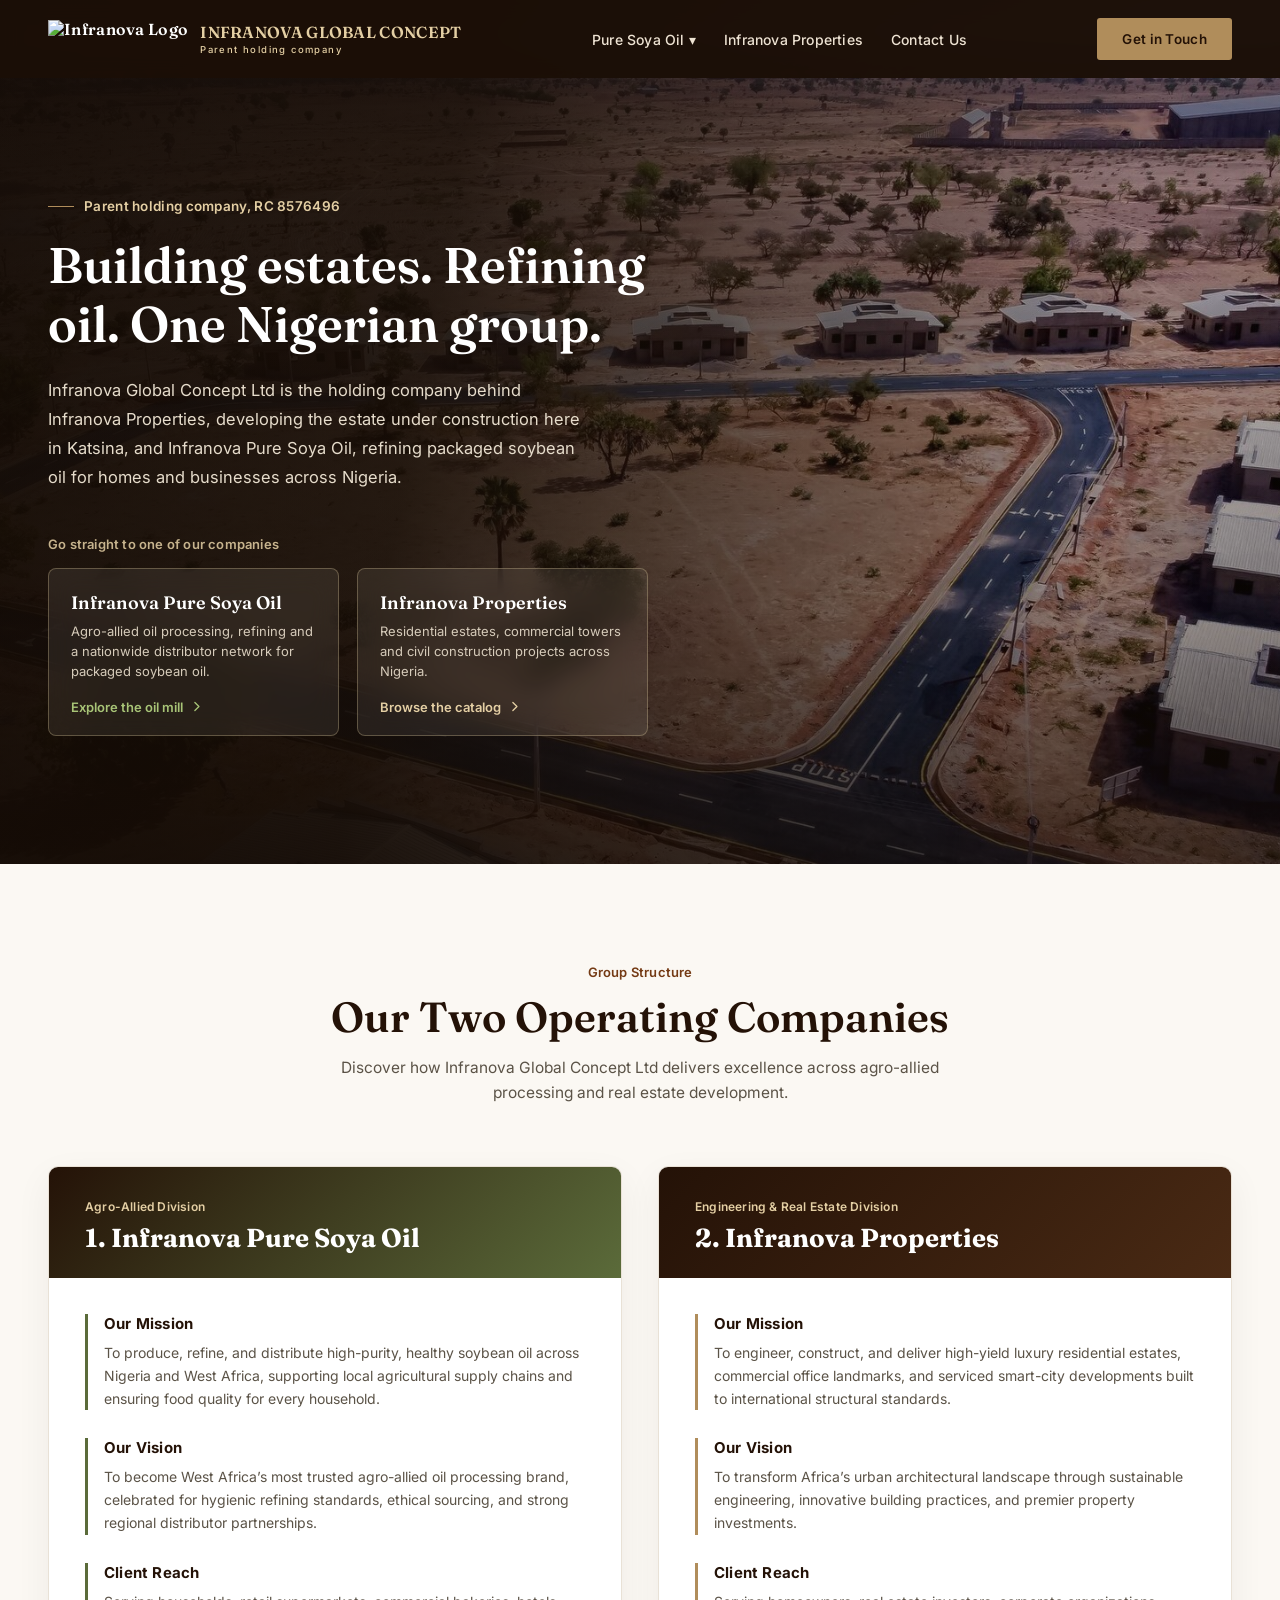
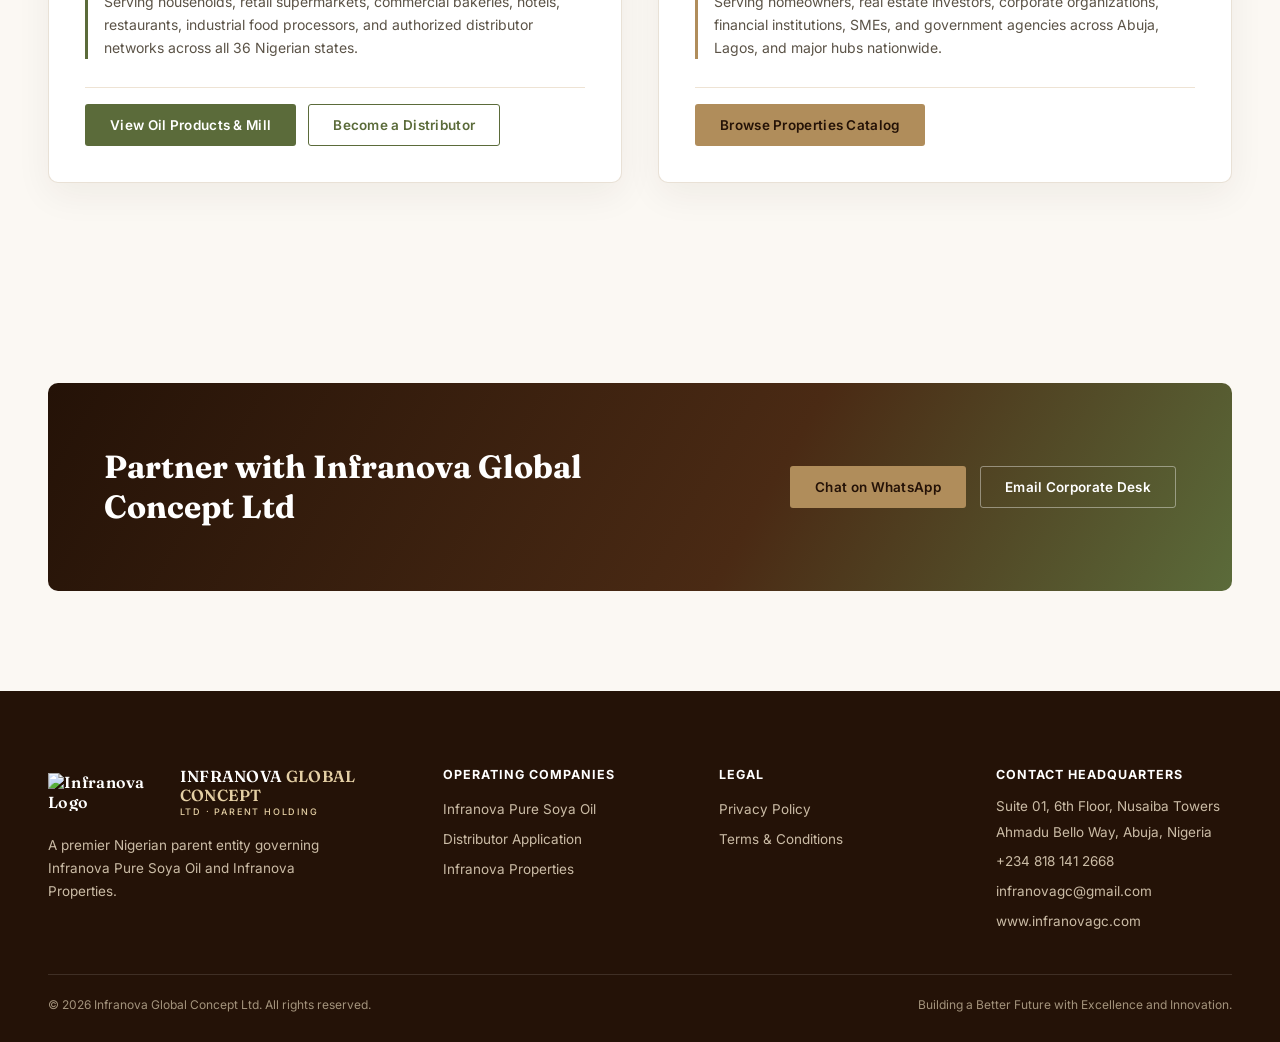
==== frontend/public/index.html @ 6f66491e "Redesign landing page hero: real site photo, left-anchored copy, cleaned-up labels and colors" ====
<!DOCTYPE html>
<html lang="en">
<head>
<meta charset="UTF-8">
<meta name="viewport" content="width=device-width, initial-scale=1.0">
<title>Infranova Global Concept Ltd — Parent Holding Entity</title>
<meta name="description" content="Welcome to Infranova Global Concept Ltd, the parent holding entity governing Infranova Pure Soya Oil (Agro-Allied Processing) and Infranova Properties (Engineering & Real Estate).">
<link rel="preconnect" href="https://fonts.googleapis.com">
<link href="https://fonts.googleapis.com/css2?family=Fraunces:opsz,wght@9..144,300;9..144,500;9..144,600;9..144,700&family=Inter:wght@400;500;600;700&display=swap" rel="stylesheet">
<link rel="stylesheet" href="css/common.css">
<style>
  :root{
    --brown-deep:#241207;
    --brown:#743A14;
    --gold:#B08D5B;
    --gold-soft:#E4CFA4;
    --olive:#5B6B3A;
    --cream:#FBF8F3;
    --charcoal:#26201A;
    --line: rgba(176,141,91,0.3);
  }
  *{box-sizing:border-box; margin:0; padding:0;}
  html{scroll-behavior:smooth;}
  body{ background:var(--cream); color:var(--charcoal); font-family:'Inter', sans-serif; overflow-x:hidden; }
  h1,h2,h3,h4,.display{font-family:'Fraunces', serif;}
  a{text-decoration:none; color:inherit;}

  #progress{ position:fixed; top:0; left:0; height:3px; width:0%; background:linear-gradient(90deg, var(--gold), var(--brown)); z-index:999; transition:width .1s linear; }

  nav{ position:fixed; top:0; left:0; right:0; z-index:900; display:flex; align-items:center; justify-content:space-between; padding:18px 48px; transition:background .35s ease, padding .35s ease; background:rgba(28,15,7,0.96); backdrop-filter:blur(10px); }
  .logo{ display:flex; align-items:center; gap:12px; font-family:'Fraunces',serif; font-size:16px; font-weight:600; color:#fff; letter-spacing:.3px; line-height:1.2;}
  .logo span{ color:var(--gold-soft); }
  .logo .full{display:block;} .logo .sub{display:block; font-size:9.5px; letter-spacing:1.4px; color:var(--gold-soft); font-family:'Inter',sans-serif; font-weight:500; margin-top:2px;}
  .navlinks{ display:flex; gap:28px; align-items:center; }
  .navlinks a{ color:#eee3d3; font-size:14px; font-weight:500; letter-spacing:.2px; }
  .navlinks a:hover{ color:var(--gold-soft); }
  
  .dropdown { position: relative; display: inline-block; }
  .dropdown-content { display: none; position: absolute; top: 100%; left: 0; background: rgba(46,26,13,0.98); min-width: 200px; box-shadow: 0 10px 30px rgba(0,0,0,0.3); border-radius: 4px; padding: 10px 0; z-index: 1000; border: 1px solid var(--gold); }
  .dropdown-content a { color: #eee3d3; padding: 10px 18px; display: block; font-size: 13px; }
  .dropdown-content a:hover { background: rgba(169,137,93,0.2); color: var(--gold-soft); }
  .dropdown:hover .dropdown-content { display: block; }

  .navcta{ display:flex; gap:12px; align-items:center;}
  .btn{ display:inline-flex; align-items:center; gap:8px; padding:12px 24px; border-radius:3px; font-size:13.5px; font-weight:600; letter-spacing:.3px; cursor:pointer; border:1px solid transparent; transition:all .25s ease; white-space:nowrap;}
  .btn-gold{ background:var(--gold); color:var(--brown-deep); }
  .btn-gold:hover{ background:var(--gold-soft); transform:translateY(-1px);}
  .btn-olive{ background:var(--olive); color:#fff; }
  .btn-olive:hover{ background:#4a5730; transform:translateY(-1px); }
  .btn-ghost{ border-color:rgba(255,255,255,.4); color:#fff;}
  .btn-ghost:hover{ border-color:var(--gold); color:var(--gold-soft);}
  @media(max-width:960px){ .navlinks{display:none;} nav{padding:14px 20px;} }
  @media(max-width:480px){
    .logo{ font-size:13.5px; gap:9px; }
    .logo img{ height:30px !important; }
    .logo .sub{ display:none; }
    .navcta .btn{ padding:9px 16px; font-size:12.5px; }
  }

  /* HERO SECTION — real site photography, copy anchored left */
  .hero{
    position:relative;
    min-height:96vh;
    display:flex;
    align-items:center;
    overflow:hidden;
    padding:150px 48px 80px;
    background-image: url('images/hero-katsina.jpg');
    background-size: cover;
    background-position: center 62%;
  }
  .hero::before{
    content:'';
    position:absolute; inset:0;
    background:
      linear-gradient(180deg, rgba(20,11,5,.55) 0%, rgba(20,11,5,.2) 22%, rgba(20,11,5,.35) 70%, rgba(20,11,5,.75) 100%),
      linear-gradient(100deg, rgba(19,11,5,.95) 0%, rgba(22,13,6,.88) 34%, rgba(24,14,7,.42) 60%, rgba(24,14,7,.08) 82%);
    z-index:1;
  }
  .hero-container{ max-width:1280px; margin:0 auto; width:100%; position:relative; z-index:3; }
  .hero-copy{ max-width:600px; }
  .eyebrow{ color:var(--gold-soft); font-size:13.5px; letter-spacing:.3px; font-weight:600; display:flex; align-items:center; gap:10px; margin-bottom:22px; }
  .eyebrow::before{ content:''; width:26px; height:1px; background:var(--gold); }
  .hero h1{ color:#fff; font-size:clamp(32px, 4vw, 50px); line-height:1.18; font-weight:600; margin-bottom:22px; }
  .hero p.sub{ color:#e6dccb; font-size:16.5px; line-height:1.75; max-width:540px; margin:0 0 44px; }

  /* DIRECT COMPANY ENTRANCE CARDS */
  .entrance-container { max-width: 600px; }
  .entrance-title { font-size: 13px; letter-spacing: .2px; color: var(--gold-soft); font-weight: 600; margin-bottom: 16px; opacity:.85; }

  .entrance-grid { display: grid; grid-template-columns: 1fr 1fr; gap: 18px; text-align: left; }
  @media(max-width: 650px){ .entrance-grid{ grid-template-columns: 1fr; } }
  
  .entrance-card {
    background: rgba(251,248,243,0.08);
    border: 1px solid rgba(228,207,164,0.3);
    backdrop-filter: blur(14px);
    border-radius: 8px;
    padding: 22px 22px 20px;
    cursor: pointer;
    transition: border-color .25s ease, background .25s ease, transform .25s ease;
    display: flex;
    flex-direction: column;
    justify-content: space-between;
    position: relative;
  }
  .entrance-card:hover {
    border-color: var(--gold);
    background: rgba(176,141,91,0.16);
    transform: translateY(-3px);
  }
  .entrance-card.soya-card:hover {
    border-color: #A8C477;
    background: rgba(91,107,58,0.2);
  }

  .entrance-card h4 { font-size: 18px; color: #fff; margin-bottom: 7px; font-family: 'Fraunces', serif; font-weight:600; }
  .entrance-card p { font-size: 13px; color: #d6cbba; line-height: 1.55; margin-bottom: 18px; }
  .entrance-link-text { font-size: 13px; font-weight: 600; color: var(--gold-soft); display: flex; align-items: center; gap: 7px; }
  .entrance-card.soya-card .entrance-link-text { color: #A8C477; }
  .entrance-link-text svg{ width:13px; height:13px; transition: transform .25s ease; }
  .entrance-card:hover .entrance-link-text svg{ transform: translateX(3px); }

  @media(max-width: 650px){
    .hero{ padding:130px 24px 60px; background-position: center 68%; }
    .hero::before{ background: linear-gradient(180deg, rgba(19,11,5,.8) 0%, rgba(19,11,5,.62) 38%, rgba(19,11,5,.88) 100%); }
    .hero p.sub{ max-width:none; }
  }

  /* SECTION STYLING */
  section{ padding:100px 48px; max-width:1280px; margin:0 auto; }
  .section-head{ text-align:center; max-width:720px; margin:0 auto 60px; display:flex; flex-direction:column; align-items:center; justify-content:center; }
  .section-tag{ color:var(--brown); font-size:13px; letter-spacing:.2px; text-transform:none; font-weight:600; margin-bottom:12px; display:inline-block; text-align:center; }
  .section-head h2{ font-size:clamp(28px,3.5vw,42px); font-weight:600; color:var(--brown-deep); line-height:1.2; margin-bottom:14px; text-align:center; }
  .section-head p{ color:#5b5347; font-size:15.5px; line-height:1.6; text-align:center; margin:0 auto; max-width:640px; }

  /* DUAL COMPANY COMPARISON SECTION */
  .dual-company-grid { display: grid; grid-template-columns: 1fr 1fr; gap: 36px; }
  @media(max-width: 900px){ .dual-company-grid { grid-template-columns: 1fr; } }

  .company-box {
    background: #fff;
    border-radius: 10px;
    border: 1px solid rgba(169,137,93,0.25);
    box-shadow: 0 12px 36px rgba(46,26,13,0.06);
    overflow: hidden;
    display: flex;
    flex-direction: column;
  }
  .company-header {
    padding: 32px 36px 24px;
    background: linear-gradient(135deg, var(--brown-deep) 0%, #4a2a14 100%);
    color: #fff;
  }
  .company-header.soya-header { background: linear-gradient(135deg, var(--brown-deep) 0%, var(--olive) 100%); }
  .company-header span.tag { font-size: 12px; letter-spacing: .2px; color: var(--gold-soft); font-weight: 600; display: block; margin-bottom: 8px; }
  .company-header h3 { font-size: 26px; color: #fff; }

  .company-body { padding: 36px; flex: 1; display: flex; flex-direction: column; gap: 28px; }

  .spec-block { border-left: 3px solid var(--gold); padding-left: 16px; }
  .spec-block.olive-accent { border-left-color: var(--olive); }
  .spec-block h4 { font-size: 15px; letter-spacing: .2px; color: var(--brown-deep); margin-bottom: 8px; font-family: 'Inter', sans-serif; font-weight: 700; }
  .spec-block p { font-size: 14px; color: #5b5347; line-height: 1.65; }

  .company-actions { margin-top: auto; padding-top: 16px; border-top: 1px solid #eee3d4; display: flex; gap: 12px; flex-wrap: wrap; }

  /* CONTACT BLOCK */
  .cta-block{ background:linear-gradient(120deg, var(--brown-deep), #4a2a14 60%, var(--olive)); border-radius:10px; padding:64px 56px; color:#fff; display:flex; justify-content:space-between; align-items:center; gap:36px; flex-wrap:wrap; position:relative; overflow:hidden;}
  .cta-block h3{ font-size:clamp(22px,2.8vw,32px); max-width:480px; line-height:1.25; position:relative; z-index:2;}
  .cta-block .row{ display:flex; gap:14px; position:relative; z-index:2; flex-wrap:wrap;}

  /* FOOTER */
  footer{ background:var(--brown-deep); color:#cbbca6; padding:76px 48px 30px;}
  .footer-grid{ max-width:1280px; margin:0 auto; display:grid; grid-template-columns:1.5fr 1fr 1fr 1fr; gap:40px; padding-bottom:44px; border-bottom:1px solid rgba(255,255,255,.12);}
  .footer-grid h5{ color:#fff; font-size:12.5px; letter-spacing:1px; text-transform:uppercase; margin-bottom:16px;}
  .footer-grid ul{ list-style:none; display:flex; flex-direction:column; gap:10px;}
  .footer-grid a{ font-size:13.5px; color:#cbbca6; } .footer-grid a:hover{ color:var(--gold-soft); }
  .footer-grid li.plain{ font-size:13.5px; color:#cbbca6; }
  .footer-bottom{ max-width:1280px; margin:22px auto 0; display:flex; justify-content:space-between; font-size:12px; color:#a3937c; flex-wrap:wrap; gap:10px;}
  @media(max-width:900px){ .footer-grid{grid-template-columns:1fr 1fr;} }
</style>
</head>
<body>

<div id="progress"></div>

<!-- NAVIGATION -->
<nav id="nav">
  <a href="index.html" class="logo">
    <img src="images/logo.png" alt="Infranova Logo" style="height: 38px; width: auto; object-fit: contain;">
    <div>
      <span class="full">INFRANOVA <span>GLOBAL CONCEPT</span></span>
      <span class="sub">Parent holding company</span>
    </div>
  </a>

  <div class="navlinks">
    <div class="dropdown">
      <a href="soya.html">Pure Soya Oil ▾</a>
      <div class="dropdown-content">
        <a href="soya.html">Oil Mill &amp; Products</a>
        <a href="distributor.html">Become a Distributor</a>
      </div>
    </div>
    <a href="properties.html">Infranova Properties</a>
    <a href="#contact">Contact Us</a>
  </div>

  <div class="navcta">
    <a class="btn btn-gold" href="#contact">Get in Touch</a>
  </div>
</nav>

<!-- HERO SECTION -->
<header class="hero">
  <div class="hero-container">
    <div class="hero-copy">
      <span class="eyebrow">Parent holding company, RC 8576496</span>
      <h1>Building estates. Refining oil. One Nigerian group.</h1>
      <p class="sub">Infranova Global Concept Ltd is the holding company behind Infranova Properties, developing the estate under construction here in Katsina, and Infranova Pure Soya Oil, refining packaged soybean oil for homes and businesses across Nigeria.</p>
    </div>

    <!-- DIRECT COMPANY ENTRANCE CARDS -->
    <div class="entrance-container">
      <div class="entrance-title">Go straight to one of our companies</div>

      <div class="entrance-grid">
        <!-- Pure Soya Oil Card -->
        <div class="entrance-card soya-card" onclick="window.location.href='soya.html'">
          <div>
            <h4>Infranova Pure Soya Oil</h4>
            <p>Agro-allied oil processing, refining and a nationwide distributor network for packaged soybean oil.</p>
          </div>
          <div class="entrance-link-text">Explore the oil mill <svg viewBox="0 0 16 16" fill="none" xmlns="http://www.w3.org/2000/svg"><path d="M6 3L11 8L6 13" stroke="currentColor" stroke-width="1.6" stroke-linecap="round" stroke-linejoin="round"/></svg></div>
        </div>

        <!-- Infranova Properties Card -->
        <div class="entrance-card" onclick="window.location.href='properties.html'">
          <div>
            <h4>Infranova Properties</h4>
            <p>Residential estates, commercial towers and civil construction projects across Nigeria.</p>
          </div>
          <div class="entrance-link-text">Browse the catalog <svg viewBox="0 0 16 16" fill="none" xmlns="http://www.w3.org/2000/svg"><path d="M6 3L11 8L6 13" stroke="currentColor" stroke-width="1.6" stroke-linecap="round" stroke-linejoin="round"/></svg></div>
        </div>
      </div>
    </div>
  </div>
</header>

<!-- DUAL COMPANY PROFILES (MISSION, VISION, CLIENT REACH) -->
<main>
  <section id="companies">
    <div class="section-head">
      <span class="section-tag">Group Structure</span>
      <h2>Our Two Operating Companies</h2>
      <p>Discover how Infranova Global Concept Ltd delivers excellence across agro-allied processing and real estate development.</p>
    </div>

    <div class="dual-company-grid">
      <!-- COMPANY 1: PURE SOYA OIL -->
      <div class="company-box">
        <div class="company-header soya-header">
          <span class="tag">Agro-Allied Division</span>
          <h3>1. Infranova Pure Soya Oil</h3>
        </div>
        <div class="company-body">
          <div class="spec-block olive-accent">
            <h4>Our Mission</h4>
            <p>To produce, refine, and distribute high-purity, healthy soybean oil across Nigeria and West Africa, supporting local agricultural supply chains and ensuring food quality for every household.</p>
          </div>

          <div class="spec-block olive-accent">
            <h4>Our Vision</h4>
            <p>To become West Africa’s most trusted agro-allied oil processing brand, celebrated for hygienic refining standards, ethical sourcing, and strong regional distributor partnerships.</p>
          </div>

          <div class="spec-block olive-accent">
            <h4>Client Reach</h4>
            <p>Serving households, retail supermarkets, commercial bakeries, hotels, restaurants, industrial food processors, and authorized distributor networks across all 36 Nigerian states.</p>
          </div>

          <div class="company-actions">
            <a href="soya.html" class="btn btn-olive">View Oil Products &amp; Mill</a>
            <a href="distributor.html" class="btn btn-ghost" style="border-color:var(--olive); color:var(--olive);">Become a Distributor</a>
          </div>
        </div>
      </div>

      <!-- COMPANY 2: INFRANOVA PROPERTIES -->
      <div class="company-box">
        <div class="company-header">
          <span class="tag">Engineering &amp; Real Estate Division</span>
          <h3>2. Infranova Properties</h3>
        </div>
        <div class="company-body">
          <div class="spec-block">
            <h4>Our Mission</h4>
            <p>To engineer, construct, and deliver high-yield luxury residential estates, commercial office landmarks, and serviced smart-city developments built to international structural standards.</p>
          </div>

          <div class="spec-block">
            <h4>Our Vision</h4>
            <p>To transform Africa’s urban architectural landscape through sustainable engineering, innovative building practices, and premier property investments.</p>
          </div>

          <div class="spec-block">
            <h4>Client Reach</h4>
            <p>Serving homeowners, real estate investors, corporate organizations, financial institutions, SMEs, and government agencies across Abuja, Lagos, and major hubs nationwide.</p>
          </div>

          <div class="company-actions">
            <a href="properties.html" class="btn btn-gold">Browse Properties Catalog</a>
          </div>
        </div>
      </div>
    </div>
  </section>

  <!-- CTA BLOCK -->
  <section id="contact">
    <div class="cta-block">
      <h3>Partner with Infranova Global Concept Ltd</h3>
      <div class="row">
        <a class="btn btn-gold" href="https://wa.me/2348181412668" target="_blank">Chat on WhatsApp</a>
        <a class="btn btn-ghost" href="mailto:infranovagc@gmail.com">Email Corporate Desk</a>
      </div>
    </div>
  </section>
</main>

<!-- FOOTER -->
<footer>
  <div class="footer-grid">
    <div>
      <div class="logo" style="display: flex; align-items: center; gap: 12px; margin-bottom: 16px;">
        <img src="images/logo.png" alt="Infranova Logo" style="height: 38px; width: auto; object-fit: contain;">
        <div>
          <span class="full" style="font-family:'Fraunces',serif; font-size:16px; font-weight:600; color:#fff; letter-spacing:.3px; line-height:1.2; display: block;">INFRANOVA <span style="color:var(--gold-soft);">GLOBAL CONCEPT</span></span>
          <span class="sub" style="display:block; font-size:9px; letter-spacing:1.8px; color:var(--gold-soft); font-family:'Inter',sans-serif; font-weight:500; margin-top:2px;">LTD · PARENT HOLDING</span>
        </div>
      </div>
      <p style="font-size:13.5px; color:#cbbca6; line-height:1.7; max-width:280px;">A premier Nigerian parent entity governing Infranova Pure Soya Oil and Infranova Properties.</p>
    </div>

    <div>
      <h5>Operating Companies</h5>
      <ul>
        <li><a href="soya.html">Infranova Pure Soya Oil</a></li>
        <li><a href="distributor.html">Distributor Application</a></li>
        <li><a href="properties.html">Infranova Properties</a></li>
      </ul>
    </div>

    <div>
      <h5>Legal</h5>
      <ul>
        <li><a href="#">Privacy Policy</a></li>
        <li><a href="#">Terms &amp; Conditions</a></li>
      </ul>
    </div>

    <div>
      <h5>Contact Headquarters</h5>
      <ul>
        <li class="plain">Suite 01, 6th Floor, Nusaiba Towers</li>
        <li class="plain">Ahmadu Bello Way, Abuja, Nigeria</li>
        <li><a href="tel:+2348181412668">+234 818 141 2668</a></li>
        <li><a href="mailto:infranovagc@gmail.com">infranovagc@gmail.com</a></li>
        <li><a href="http://www.infranovagc.com" target="_blank">www.infranovagc.com</a></li>
      </ul>
    </div>
  </div>

  <div class="footer-bottom">
    <span>© 2026 Infranova Global Concept Ltd. All rights reserved.</span>
    <span>Building a Better Future with Excellence and Innovation.</span>
  </div>
</footer>

<script>
  const progressBar = document.getElementById('progress');
  window.addEventListener('scroll', () => {
    const scrollTop = window.scrollY;
    const docHeight = document.documentElement.scrollHeight - window.innerHeight;
    progressBar.style.width = (docHeight > 0 ? (scrollTop / docHeight) * 100 : 0) + '%';
  }, { passive: true });
</script>
</body>
</html>
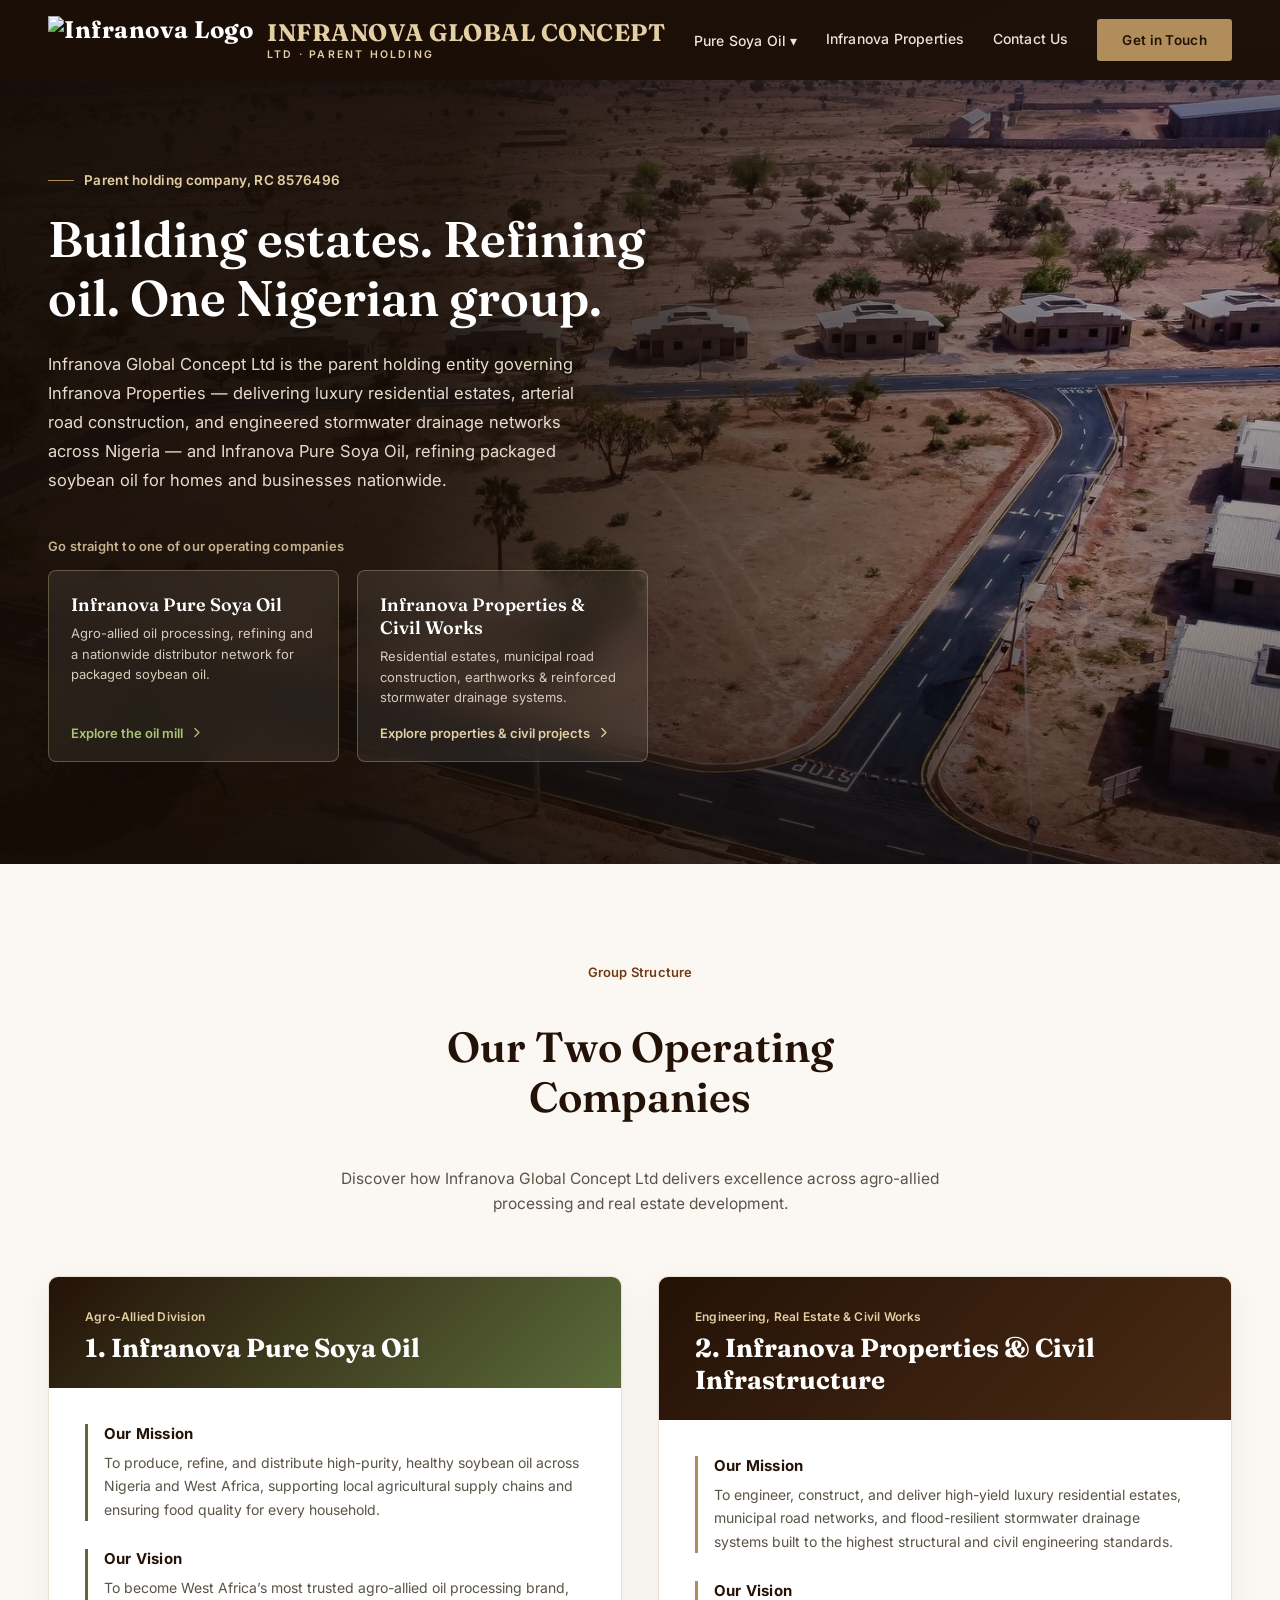
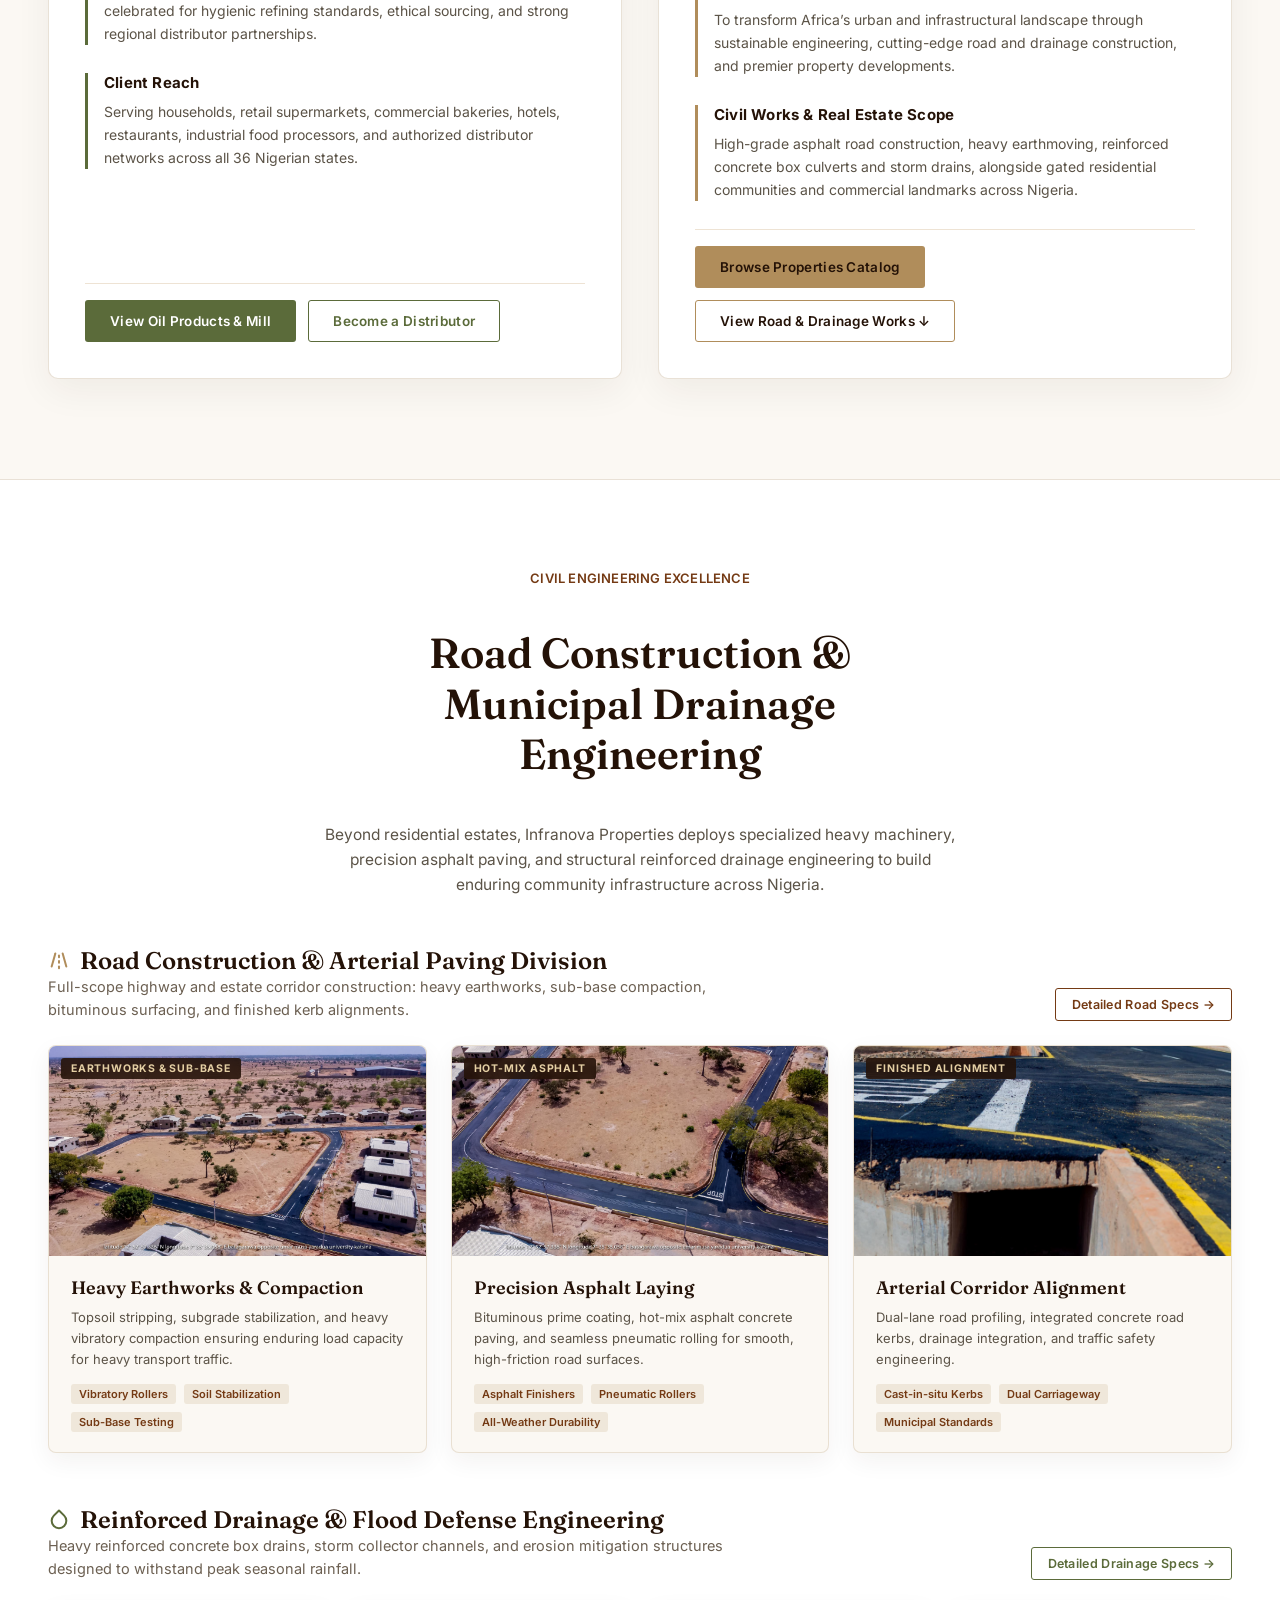
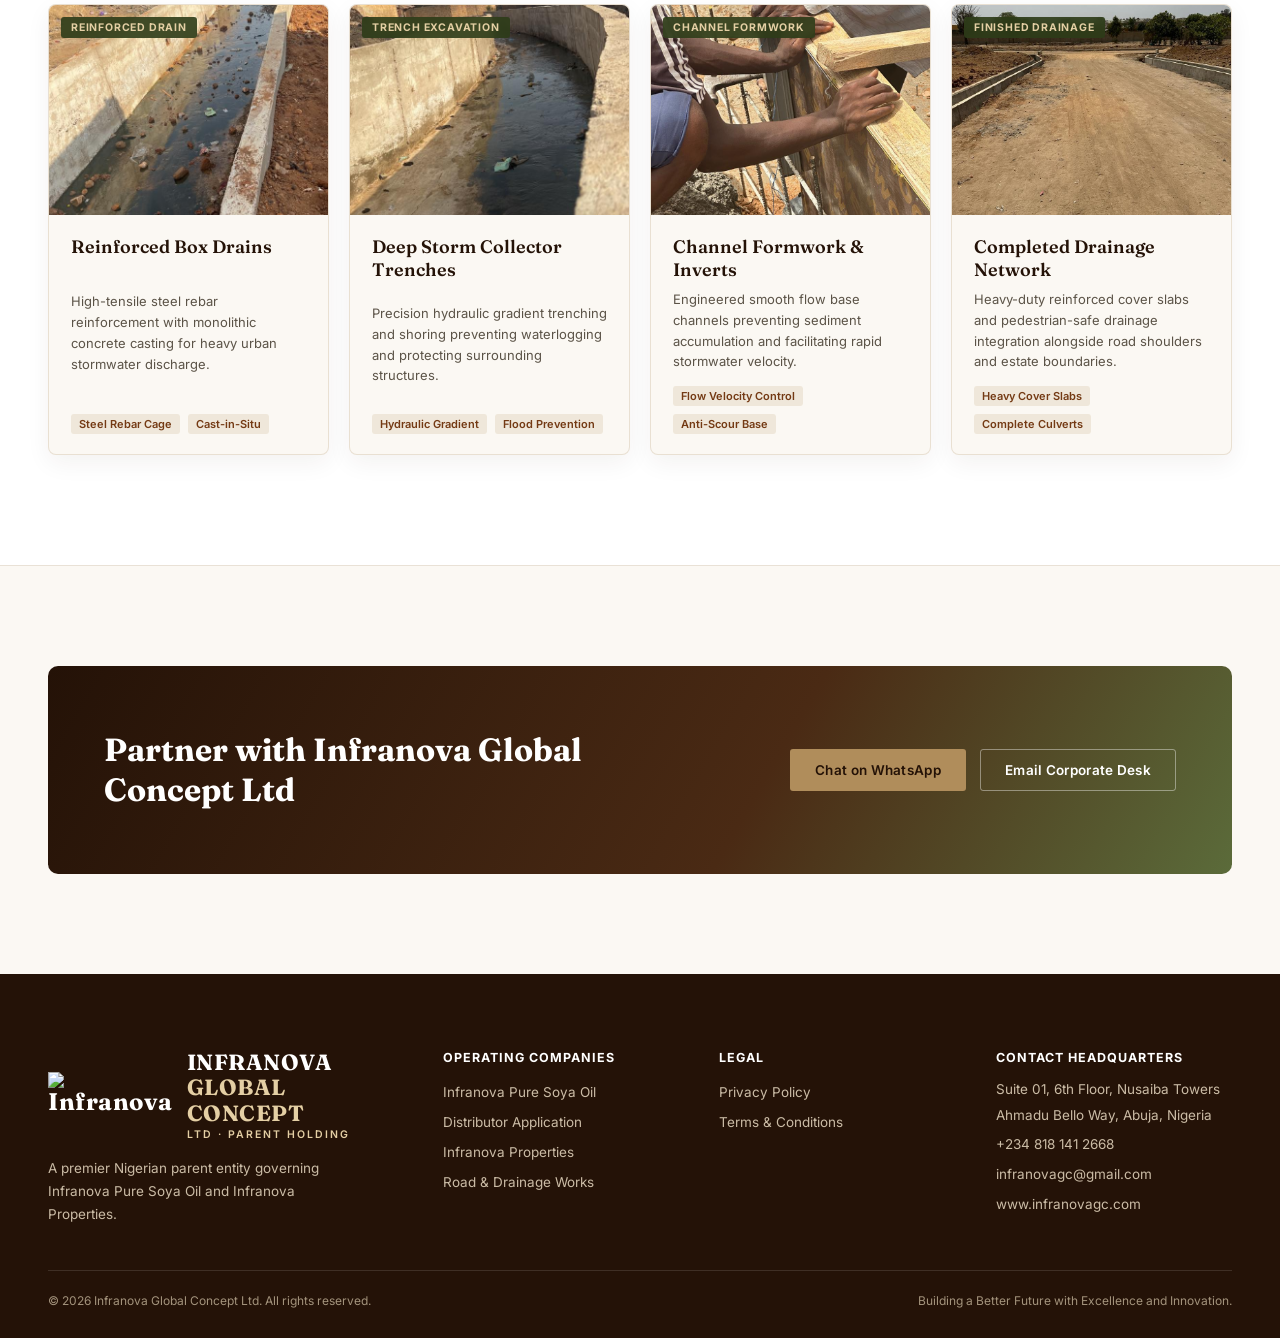
==== commit a266ccc5: "feat: add road & drainage construction showcases and enlarge company branding" ====
--- a/frontend/public/index.html
+++ b/frontend/public/index.html
@@ -27,10 +27,11 @@
 
   #progress{ position:fixed; top:0; left:0; height:3px; width:0%; background:linear-gradient(90deg, var(--gold), var(--brown)); z-index:999; transition:width .1s linear; }
 
-  nav{ position:fixed; top:0; left:0; right:0; z-index:900; display:flex; align-items:center; justify-content:space-between; padding:18px 48px; transition:background .35s ease, padding .35s ease; background:rgba(28,15,7,0.96); backdrop-filter:blur(10px); }
-  .logo{ display:flex; align-items:center; gap:12px; font-family:'Fraunces',serif; font-size:16px; font-weight:600; color:#fff; letter-spacing:.3px; line-height:1.2;}
+  nav{ position:fixed; top:0; left:0; right:0; z-index:900; display:flex; align-items:center; justify-content:space-between; padding:16px 48px; transition:background .35s ease, padding .35s ease; background:rgba(28,15,7,0.96); backdrop-filter:blur(10px); }
+  .logo{ display:flex; align-items:center; gap:14px; font-family:'Fraunces',serif; font-size:24px; font-weight:700; color:#fff; letter-spacing:.5px; line-height:1.15;}
   .logo span{ color:var(--gold-soft); }
-  .logo .full{display:block;} .logo .sub{display:block; font-size:9.5px; letter-spacing:1.4px; color:var(--gold-soft); font-family:'Inter',sans-serif; font-weight:500; margin-top:2px;}
+  .logo .full{display:block; font-size:24px; font-weight:700; letter-spacing:0.5px;} 
+  .logo .sub{display:block; font-size:10.5px; letter-spacing:2.2px; color:var(--gold-soft); font-family:'Inter',sans-serif; font-weight:600; margin-top:3px; text-transform:uppercase;}
   .navlinks{ display:flex; gap:28px; align-items:center; }
   .navlinks a{ color:#eee3d3; font-size:14px; font-weight:500; letter-spacing:.2px; }
   .navlinks a:hover{ color:var(--gold-soft); }
@@ -49,12 +50,18 @@
   .btn-olive:hover{ background:#4a5730; transform:translateY(-1px); }
   .btn-ghost{ border-color:rgba(255,255,255,.4); color:#fff;}
   .btn-ghost:hover{ border-color:var(--gold); color:var(--gold-soft);}
-  @media(max-width:960px){ .navlinks{display:none;} nav{padding:14px 20px;} }
+  @media(max-width:960px){ 
+    .navlinks{display:none;} 
+    nav{padding:14px 20px;} 
+    .logo .full{ font-size:20px; }
+    .logo img{ height:40px !important; }
+  }
   @media(max-width:480px){
-    .logo{ font-size:13.5px; gap:9px; }
-    .logo img{ height:30px !important; }
-    .logo .sub{ display:none; }
-    .navcta .btn{ padding:9px 16px; font-size:12.5px; }
+    .logo{ font-size:16px; gap:10px; }
+    .logo img{ height:34px !important; }
+    .logo .full{ font-size:16px; }
+    .logo .sub{ font-size:8.5px; letter-spacing:1.2px; }
+    .navcta .btn{ padding:8px 14px; font-size:12px; }
   }
 
   /* HERO SECTION — real site photography, copy anchored left */
@@ -170,6 +177,36 @@
   .cta-block h3{ font-size:clamp(22px,2.8vw,32px); max-width:480px; line-height:1.25; position:relative; z-index:2;}
   .cta-block .row{ display:flex; gap:14px; position:relative; z-index:2; flex-wrap:wrap;}
 
+  /* INFRASTRUCTURE SHOWCASE (ROADS & DRAINAGE) */
+  .infra-section{ background:#fff; border-top:1px solid rgba(169,137,93,0.25); border-bottom:1px solid rgba(169,137,93,0.25); width:100%; padding:90px 48px; }
+  .infra-inner{ max-width:1280px; margin:0 auto; }
+  .infra-category{ margin-bottom:52px; }
+  .infra-subhead{ display:flex; align-items:flex-end; justify-content:space-between; margin-bottom:24px; flex-wrap:wrap; gap:14px; }
+  .infra-subhead h3{ font-size:24px; color:var(--brown-deep); display:flex; align-items:center; gap:10px; font-weight:600; }
+  .infra-subhead p{ color:#6c6052; font-size:14.5px; max-width:680px; line-height:1.6; }
+  .infra-grid-3{ display:grid; grid-template-columns:repeat(3, 1fr); gap:24px; }
+  .infra-grid-4{ display:grid; grid-template-columns:repeat(4, 1fr); gap:20px; }
+  @media(max-width:1024px){
+    .infra-grid-3{ grid-template-columns:1fr 1fr; }
+    .infra-grid-4{ grid-template-columns:1fr 1fr; }
+  }
+  @media(max-width:640px){
+    .infra-grid-3{ grid-template-columns:1fr; }
+    .infra-grid-4{ grid-template-columns:1fr; }
+    .infra-section{ padding:60px 20px; }
+  }
+  .infra-card{ background:#FBF8F3; border-radius:8px; border:1px solid rgba(169,137,93,0.22); overflow:hidden; box-shadow:0 8px 24px rgba(46,26,13,0.06); transition:transform .3s ease, box-shadow .3s ease; display:flex; flex-direction:column; }
+  .infra-card:hover{ transform:translateY(-5px); box-shadow:0 16px 36px rgba(46,26,13,0.12); }
+  .infra-media{ position:relative; height:210px; overflow:hidden; }
+  .infra-media img{ width:100%; height:100%; object-fit:cover; transition:transform .5s ease; }
+  .infra-card:hover .infra-media img{ transform:scale(1.06); }
+  .infra-pill{ position:absolute; top:12px; left:12px; background:rgba(36,18,7,0.88); color:var(--gold-soft); font-size:10.5px; font-weight:700; letter-spacing:.8px; padding:4px 10px; border-radius:3px; text-transform:uppercase; backdrop-filter:blur(4px); }
+  .infra-content{ padding:20px 22px; flex:1; display:flex; flex-direction:column; justify-content:space-between; }
+  .infra-content h4{ font-family:'Fraunces', serif; font-size:18px; color:var(--brown-deep); margin-bottom:8px; font-weight:600; }
+  .infra-content p{ font-size:13px; color:#5b5347; line-height:1.6; margin-bottom:14px; }
+  .infra-specs{ display:flex; gap:8px; flex-wrap:wrap; }
+  .infra-chip{ background:rgba(176,141,91,0.16); color:var(--brown); font-size:11px; font-weight:600; padding:3px 8px; border-radius:3px; }
+
   /* FOOTER */
   footer{ background:var(--brown-deep); color:#cbbca6; padding:76px 48px 30px;}
   .footer-grid{ max-width:1280px; margin:0 auto; display:grid; grid-template-columns:1.5fr 1fr 1fr 1fr; gap:40px; padding-bottom:44px; border-bottom:1px solid rgba(255,255,255,.12);}
@@ -188,10 +225,10 @@
 <!-- NAVIGATION -->
 <nav id="nav">
   <a href="index.html" class="logo">
-    <img src="images/logo.png" alt="Infranova Logo" style="height: 38px; width: auto; object-fit: contain;">
+    <img src="images/logo.png" alt="Infranova Logo" style="height: 48px; width: auto; object-fit: contain;">
     <div>
       <span class="full">INFRANOVA <span>GLOBAL CONCEPT</span></span>
-      <span class="sub">Parent holding company</span>
+      <span class="sub">LTD · PARENT HOLDING</span>
     </div>
   </a>
 
@@ -218,12 +255,12 @@
     <div class="hero-copy">
       <span class="eyebrow">Parent holding company, RC 8576496</span>
       <h1>Building estates. Refining oil. One Nigerian group.</h1>
-      <p class="sub">Infranova Global Concept Ltd is the holding company behind Infranova Properties, developing the estate under construction here in Katsina, and Infranova Pure Soya Oil, refining packaged soybean oil for homes and businesses across Nigeria.</p>
+      <p class="sub">Infranova Global Concept Ltd is the parent holding entity governing Infranova Properties — delivering luxury residential estates, arterial road construction, and engineered stormwater drainage networks across Nigeria — and Infranova Pure Soya Oil, refining packaged soybean oil for homes and businesses nationwide.</p>
     </div>
 
     <!-- DIRECT COMPANY ENTRANCE CARDS -->
     <div class="entrance-container">
-      <div class="entrance-title">Go straight to one of our companies</div>
+      <div class="entrance-title">Go straight to one of our operating companies</div>
 
       <div class="entrance-grid">
         <!-- Pure Soya Oil Card -->
@@ -238,10 +275,10 @@
         <!-- Infranova Properties Card -->
         <div class="entrance-card" onclick="window.location.href='properties.html'">
           <div>
-            <h4>Infranova Properties</h4>
-            <p>Residential estates, commercial towers and civil construction projects across Nigeria.</p>
-          </div>
-          <div class="entrance-link-text">Browse the catalog <svg viewBox="0 0 16 16" fill="none" xmlns="http://www.w3.org/2000/svg"><path d="M6 3L11 8L6 13" stroke="currentColor" stroke-width="1.6" stroke-linecap="round" stroke-linejoin="round"/></svg></div>
+            <h4>Infranova Properties &amp; Civil Works</h4>
+            <p>Residential estates, municipal road construction, earthworks &amp; reinforced stormwater drainage systems.</p>
+          </div>
+          <div class="entrance-link-text">Explore properties &amp; civil projects <svg viewBox="0 0 16 16" fill="none" xmlns="http://www.w3.org/2000/svg"><path d="M6 3L11 8L6 13" stroke="currentColor" stroke-width="1.6" stroke-linecap="round" stroke-linejoin="round"/></svg></div>
         </div>
       </div>
     </div>
@@ -287,30 +324,189 @@
         </div>
       </div>
 
-      <!-- COMPANY 2: INFRANOVA PROPERTIES -->
+      <!-- COMPANY 2: INFRANOVA PROPERTIES & INFRASTRUCTURE -->
       <div class="company-box">
         <div class="company-header">
-          <span class="tag">Engineering &amp; Real Estate Division</span>
-          <h3>2. Infranova Properties</h3>
+          <span class="tag">Engineering, Real Estate &amp; Civil Works</span>
+          <h3>2. Infranova Properties &amp; Civil Infrastructure</h3>
         </div>
         <div class="company-body">
           <div class="spec-block">
             <h4>Our Mission</h4>
-            <p>To engineer, construct, and deliver high-yield luxury residential estates, commercial office landmarks, and serviced smart-city developments built to international structural standards.</p>
+            <p>To engineer, construct, and deliver high-yield luxury residential estates, municipal road networks, and flood-resilient stormwater drainage systems built to the highest structural and civil engineering standards.</p>
           </div>
 
           <div class="spec-block">
             <h4>Our Vision</h4>
-            <p>To transform Africa’s urban architectural landscape through sustainable engineering, innovative building practices, and premier property investments.</p>
+            <p>To transform Africa’s urban and infrastructural landscape through sustainable engineering, cutting-edge road and drainage construction, and premier property developments.</p>
           </div>
 
           <div class="spec-block">
-            <h4>Client Reach</h4>
-            <p>Serving homeowners, real estate investors, corporate organizations, financial institutions, SMEs, and government agencies across Abuja, Lagos, and major hubs nationwide.</p>
+            <h4>Civil Works &amp; Real Estate Scope</h4>
+            <p>High-grade asphalt road construction, heavy earthmoving, reinforced concrete box culverts and storm drains, alongside gated residential communities and commercial landmarks across Nigeria.</p>
           </div>
 
           <div class="company-actions">
             <a href="properties.html" class="btn btn-gold">Browse Properties Catalog</a>
+            <a href="#infrastructure" class="btn btn-ghost" style="border-color:var(--gold); color:var(--brown-deep);">View Road &amp; Drainage Works ↓</a>
+          </div>
+        </div>
+      </div>
+    </div>
+  </section>
+
+  <!-- CIVIL INFRASTRUCTURE SHOWCASE (ROAD CONSTRUCTION & DRAINAGE) -->
+  <section id="infrastructure" class="infra-section">
+    <div class="infra-inner">
+      <div class="section-head" style="margin-bottom:48px;">
+        <span class="section-tag">CIVIL ENGINEERING EXCELLENCE</span>
+        <h2>Road Construction &amp; Municipal Drainage Engineering</h2>
+        <p>Beyond residential estates, Infranova Properties deploys specialized heavy machinery, precision asphalt paving, and structural reinforced drainage engineering to build enduring community infrastructure across Nigeria.</p>
+      </div>
+
+      <!-- DIVISION 1: ROAD CONSTRUCTION -->
+      <div class="infra-category">
+        <div class="infra-subhead">
+          <div>
+            <h3>
+              <svg width="22" height="22" viewBox="0 0 24 24" fill="none" stroke="var(--gold)" stroke-width="2.2" stroke-linecap="round" stroke-linejoin="round"><path d="M4 19L8 5"/><path d="M16 5l4 14"/><path d="M12 7v2"/><path d="M12 13v2"/><path d="M12 19v2"/></svg>
+              Road Construction &amp; Arterial Paving Division
+            </h3>
+            <p>Full-scope highway and estate corridor construction: heavy earthworks, sub-base compaction, bituminous surfacing, and finished kerb alignments.</p>
+          </div>
+          <a href="properties.html#road-construction" class="btn btn-ghost" style="border-color:var(--brown); color:var(--brown); font-size:12.5px; padding:8px 16px;">Detailed Road Specs →</a>
+        </div>
+
+        <div class="infra-grid-3">
+          <!-- Road Photo 1 -->
+          <div class="infra-card">
+            <div class="infra-media">
+              <img src="images/road-construction-1.jpg" alt="Infranova Heavy Earthworks and Sub-Base Compaction">
+              <span class="infra-pill">Earthworks &amp; Sub-Base</span>
+            </div>
+            <div class="infra-content">
+              <h4>Heavy Earthworks &amp; Compaction</h4>
+              <p>Topsoil stripping, subgrade stabilization, and heavy vibratory compaction ensuring enduring load capacity for heavy transport traffic.</p>
+              <div class="infra-specs">
+                <span class="infra-chip">Vibratory Rollers</span>
+                <span class="infra-chip">Soil Stabilization</span>
+                <span class="infra-chip">Sub-Base Testing</span>
+              </div>
+            </div>
+          </div>
+
+          <!-- Road Photo 2 -->
+          <div class="infra-card">
+            <div class="infra-media">
+              <img src="images/road-construction-2.jpg" alt="Infranova Asphalt Laying and Bituminous Paving">
+              <span class="infra-pill">Hot-Mix Asphalt</span>
+            </div>
+            <div class="infra-content">
+              <h4>Precision Asphalt Laying</h4>
+              <p>Bituminous prime coating, hot-mix asphalt concrete paving, and seamless pneumatic rolling for smooth, high-friction road surfaces.</p>
+              <div class="infra-specs">
+                <span class="infra-chip">Asphalt Finishers</span>
+                <span class="infra-chip">Pneumatic Rollers</span>
+                <span class="infra-chip">All-Weather Durability</span>
+              </div>
+            </div>
+          </div>
+
+          <!-- Road Photo 3 -->
+          <div class="infra-card">
+            <div class="infra-media">
+              <img src="images/road-construction-3.jpg" alt="Infranova Finished Arterial Road and Kerbs">
+              <span class="infra-pill">Finished Alignment</span>
+            </div>
+            <div class="infra-content">
+              <h4>Arterial Corridor Alignment</h4>
+              <p>Dual-lane road profiling, integrated concrete road kerbs, drainage integration, and traffic safety engineering.</p>
+              <div class="infra-specs">
+                <span class="infra-chip">Cast-in-situ Kerbs</span>
+                <span class="infra-chip">Dual Carriageway</span>
+                <span class="infra-chip">Municipal Standards</span>
+              </div>
+            </div>
+          </div>
+        </div>
+      </div>
+
+      <!-- DIVISION 2: DRAINAGE CONSTRUCTION -->
+      <div class="infra-category" style="margin-bottom:20px;">
+        <div class="infra-subhead">
+          <div>
+            <h3>
+              <svg width="22" height="22" viewBox="0 0 24 24" fill="none" stroke="var(--olive)" stroke-width="2.2" stroke-linecap="round" stroke-linejoin="round"><path d="M12 2.69l5.66 5.66a8 8 0 1 1-11.31 0z"/></svg>
+              Reinforced Drainage &amp; Flood Defense Engineering
+            </h3>
+            <p>Heavy reinforced concrete box drains, storm collector channels, and erosion mitigation structures designed to withstand peak seasonal rainfall.</p>
+          </div>
+          <a href="properties.html#drainage-systems" class="btn btn-ghost" style="border-color:var(--olive); color:var(--olive); font-size:12.5px; padding:8px 16px;">Detailed Drainage Specs →</a>
+        </div>
+
+        <div class="infra-grid-4">
+          <!-- Drainage Photo 1 -->
+          <div class="infra-card">
+            <div class="infra-media">
+              <img src="images/drainage-construction-1.jpg" alt="Reinforced Concrete Box Drain Casting">
+              <span class="infra-pill" style="background:rgba(46,60,25,0.9);">Reinforced Drain</span>
+            </div>
+            <div class="infra-content">
+              <h4>Reinforced Box Drains</h4>
+              <p>High-tensile steel rebar reinforcement with monolithic concrete casting for heavy urban stormwater discharge.</p>
+              <div class="infra-specs">
+                <span class="infra-chip">Steel Rebar Cage</span>
+                <span class="infra-chip">Cast-in-Situ</span>
+              </div>
+            </div>
+          </div>
+
+          <!-- Drainage Photo 2 -->
+          <div class="infra-card">
+            <div class="infra-media">
+              <img src="images/drainage-construction-2.jpg" alt="Deep Stormwater Collector Trench Excavation">
+              <span class="infra-pill" style="background:rgba(46,60,25,0.9);">Trench Excavation</span>
+            </div>
+            <div class="infra-content">
+              <h4>Deep Storm Collector Trenches</h4>
+              <p>Precision hydraulic gradient trenching and shoring preventing waterlogging and protecting surrounding structures.</p>
+              <div class="infra-specs">
+                <span class="infra-chip">Hydraulic Gradient</span>
+                <span class="infra-chip">Flood Prevention</span>
+              </div>
+            </div>
+          </div>
+
+          <!-- Drainage Photo 3 -->
+          <div class="infra-card">
+            <div class="infra-media">
+              <img src="images/drainage-construction-3.jpg" alt="Channel Invert and Structural Formwork">
+              <span class="infra-pill" style="background:rgba(46,60,25,0.9);">Channel Formwork</span>
+            </div>
+            <div class="infra-content">
+              <h4>Channel Formwork &amp; Inverts</h4>
+              <p>Engineered smooth flow base channels preventing sediment accumulation and facilitating rapid stormwater velocity.</p>
+              <div class="infra-specs">
+                <span class="infra-chip">Flow Velocity Control</span>
+                <span class="infra-chip">Anti-Scour Base</span>
+              </div>
+            </div>
+          </div>
+
+          <!-- Drainage Photo 4 -->
+          <div class="infra-card">
+            <div class="infra-media">
+              <img src="images/drainage-construction-4.jpg" alt="Finished Drainage System with Heavy Cover Slabs">
+              <span class="infra-pill" style="background:rgba(46,60,25,0.9);">Finished Drainage</span>
+            </div>
+            <div class="infra-content">
+              <h4>Completed Drainage Network</h4>
+              <p>Heavy-duty reinforced cover slabs and pedestrian-safe drainage integration alongside road shoulders and estate boundaries.</p>
+              <div class="infra-specs">
+                <span class="infra-chip">Heavy Cover Slabs</span>
+                <span class="infra-chip">Complete Culverts</span>
+              </div>
+            </div>
           </div>
         </div>
       </div>
@@ -333,11 +529,11 @@
 <footer>
   <div class="footer-grid">
     <div>
-      <div class="logo" style="display: flex; align-items: center; gap: 12px; margin-bottom: 16px;">
-        <img src="images/logo.png" alt="Infranova Logo" style="height: 38px; width: auto; object-fit: contain;">
+      <div class="logo" style="display: flex; align-items: center; gap: 14px; margin-bottom: 16px;">
+        <img src="images/logo.png" alt="Infranova Logo" style="height: 48px; width: auto; object-fit: contain;">
         <div>
-          <span class="full" style="font-family:'Fraunces',serif; font-size:16px; font-weight:600; color:#fff; letter-spacing:.3px; line-height:1.2; display: block;">INFRANOVA <span style="color:var(--gold-soft);">GLOBAL CONCEPT</span></span>
-          <span class="sub" style="display:block; font-size:9px; letter-spacing:1.8px; color:var(--gold-soft); font-family:'Inter',sans-serif; font-weight:500; margin-top:2px;">LTD · PARENT HOLDING</span>
+          <span class="full" style="font-family:'Fraunces',serif; font-size:22px; font-weight:700; color:#fff; letter-spacing:.5px; line-height:1.15; display: block;">INFRANOVA <span style="color:var(--gold-soft);">GLOBAL CONCEPT</span></span>
+          <span class="sub" style="display:block; font-size:10.5px; letter-spacing:2px; color:var(--gold-soft); font-family:'Inter',sans-serif; font-weight:600; margin-top:3px;">LTD · PARENT HOLDING</span>
         </div>
       </div>
       <p style="font-size:13.5px; color:#cbbca6; line-height:1.7; max-width:280px;">A premier Nigerian parent entity governing Infranova Pure Soya Oil and Infranova Properties.</p>
@@ -349,6 +545,7 @@
         <li><a href="soya.html">Infranova Pure Soya Oil</a></li>
         <li><a href="distributor.html">Distributor Application</a></li>
         <li><a href="properties.html">Infranova Properties</a></li>
+        <li><a href="properties.html#civil-infrastructure">Road &amp; Drainage Works</a></li>
       </ul>
     </div>
 
--- a/frontend/public/css/common.css
+++ b/frontend/public/css/common.css
@@ -0,0 +1,606 @@
+:root {
+  --navy: #6B3410; /* Conglomerate Warm Brown */
+  --navy-deep: #2E1A0D; /* Conglomerate Deep Brown */
+  --gold: #A9895D; /* Conglomerate Gold */
+  --gold-soft: #D9C4A0; /* Conglomerate Soft Gold */
+  --emerald: #5B6B3A; /* Conglomerate Olive */
+  --olive: #5B6B3A; /* Pure Soya Oil Olive */
+  --ivory: #FBF8F3; /* Conglomerate Cream */
+  --charcoal: #26201A;
+  --line: rgba(169, 137, 93, 0.3);
+  --white: #ffffff;
+  --gray-light: #FBF8F3;
+  --gray-mid: #eee3d4;
+  --gray-dark: #8a7d6a;
+  --text-muted: #5b5347;
+}
+
+* {
+  box-sizing: border-box;
+  margin: 0;
+  padding: 0;
+}
+
+html {
+  scroll-behavior: smooth;
+}
+
+body {
+  background: var(--ivory);
+  color: var(--charcoal);
+  font-family: 'Inter', sans-serif;
+  overflow-x: hidden;
+}
+
+h1, h2, h3, .display {
+  font-family: 'Fraunces', serif;
+}
+
+a {
+  text-decoration: none;
+  color: inherit;
+}
+
+/* progress line */
+#progress {
+  position: fixed;
+  top: 0;
+  left: 0;
+  height: 3px;
+  width: 0%;
+  background: linear-gradient(90deg, var(--gold), var(--emerald));
+  z-index: 999;
+  transition: width .1s linear;
+}
+
+/* NAV */
+nav {
+  position: fixed;
+  top: 3px;
+  left: 0;
+  right: 0;
+  z-index: 900;
+  display: flex;
+  align-items: center;
+  justify-content: space-between;
+  padding: 20px 48px;
+  transition: background .35s ease, padding .35s ease;
+}
+
+nav.scrolled {
+  background: rgba(8, 32, 50, 0.92);
+  backdrop-filter: blur(10px);
+  padding: 14px 48px;
+}
+
+.logo {
+  display: flex;
+  align-items: center;
+  gap: 14px;
+  font-family: 'Fraunces', serif;
+  font-size: 24px;
+  font-weight: 700;
+  color: #fff;
+  letter-spacing: 0.5px;
+}
+
+.logo span {
+  color: var(--gold);
+}
+
+.logo .full {
+  display: block;
+  font-size: 24px;
+  font-weight: 700;
+  line-height: 1.15;
+}
+
+.logo .sub {
+  display: block;
+  font-size: 10.5px;
+  letter-spacing: 2px;
+  color: var(--gold-soft);
+  font-family: 'Inter', sans-serif;
+  font-weight: 600;
+  margin-top: 3px;
+  text-transform: uppercase;
+}
+
+.navlinks {
+  display: flex;
+  gap: 34px;
+}
+
+.navlinks a {
+  color: #e7e9eb;
+  font-size: 14px;
+  font-weight: 500;
+  letter-spacing: .3px;
+  position: relative;
+  padding-bottom: 4px;
+}
+
+.navlinks a::after {
+  content: '';
+  position: absolute;
+  bottom: 0;
+  left: 0;
+  width: 0;
+  height: 1px;
+  background: var(--gold);
+  transition: width 0.3s ease;
+}
+
+.navlinks a:hover::after {
+  width: 100%;
+}
+
+.navlinks a:hover {
+  color: var(--gold-soft);
+}
+
+.navcta {
+  display: flex;
+  gap: 14px;
+  align-items: center;
+}
+
+.btn {
+  display: inline-flex;
+  align-items: center;
+  gap: 8px;
+  padding: 11px 22px;
+  border-radius: 2px;
+  font-size: 13px;
+  font-weight: 600;
+  letter-spacing: .4px;
+  cursor: pointer;
+  border: 1px solid transparent;
+  transition: all .25s ease;
+}
+
+.btn-gold {
+  background: var(--gold);
+  color: var(--navy-deep);
+}
+
+.btn-gold:hover {
+  background: var(--gold-soft);
+  transform: translateY(-1px);
+}
+
+.btn-ghost {
+  border-color: rgba(255, 255, 255, .4);
+  color: #fff;
+}
+
+.btn-ghost:hover {
+  border-color: var(--gold);
+  color: var(--gold-soft);
+}
+
+/* Scroll reveal class */
+.reveal {
+  opacity: 0;
+  transform: translateY(24px);
+  transition: opacity .7s ease, transform .7s ease;
+}
+
+.reveal.in {
+  opacity: 1;
+  transform: translateY(0);
+}
+
+/* Generic Section Styles */
+section {
+  padding: 110px 48px;
+  max-width: 1280px;
+  margin: 0 auto;
+}
+
+.section-head {
+  display: flex;
+  justify-content: space-between;
+  align-items: flex-end;
+  margin-bottom: 56px;
+  gap: 30px;
+  flex-wrap: wrap;
+}
+
+.section-tag {
+  color: var(--emerald);
+  font-size: 12.5px;
+  letter-spacing: 2.5px;
+  text-transform: uppercase;
+  font-weight: 600;
+  margin-bottom: 14px;
+  display: block;
+}
+
+.section-head h2 {
+  font-size: clamp(28px, 3.4vw, 42px);
+  font-weight: 600;
+  color: var(--navy-deep);
+  max-width: 600px;
+  line-height: 1.15;
+}
+
+.section-head p {
+  max-width: 340px;
+  color: var(--text-muted);
+  font-size: 14.5px;
+  line-height: 1.6;
+}
+
+/* FOOTER */
+footer {
+  background: var(--navy-deep);
+  color: #c7d0d6;
+  padding: 80px 48px 30px;
+}
+
+.footer-grid {
+  max-width: 1280px;
+  margin: 0 auto;
+  display: grid;
+  grid-template-columns: 1.4fr 1fr 1fr 1fr 1fr;
+  gap: 40px;
+  padding-bottom: 50px;
+  border-bottom: 1px solid rgba(255, 255, 255, .1);
+}
+
+.footer-grid h5 {
+  color: #fff;
+  font-size: 13px;
+  letter-spacing: 1px;
+  text-transform: uppercase;
+  margin-bottom: 18px;
+}
+
+.footer-grid ul {
+  list-style: none;
+  display: flex;
+  flex-direction: column;
+  gap: 11px;
+}
+
+.footer-grid a {
+  font-size: 13.5px;
+  color: #a9b6bd;
+}
+
+.footer-grid a:hover {
+  color: var(--gold-soft);
+}
+
+.footer-bottom {
+  max-width: 1280px;
+  margin: 24px auto 0;
+  display: flex;
+  justify-content: space-between;
+  font-size: 12.5px;
+  color: #7a8890;
+  flex-wrap: wrap;
+  gap: 10px;
+}
+
+/* Floating widgets */
+.float-wa {
+  position: fixed;
+  bottom: 26px;
+  right: 26px;
+  z-index: 800;
+  width: 58px;
+  height: 58px;
+  border-radius: 50%;
+  background: #25D366;
+  display: flex;
+  align-items: center;
+  justify-content: center;
+  box-shadow: 0 8px 22px rgba(0, 0, 0, 0.25);
+  cursor: pointer;
+  transition: transform .25s ease;
+}
+
+.float-wa:hover {
+  transform: scale(1.08);
+}
+
+.chat-bubble {
+  position: fixed;
+  bottom: 98px;
+  right: 26px;
+  z-index: 800;
+  width: 300px;
+  background: #fff;
+  border-radius: 10px;
+  box-shadow: 0 16px 40px rgba(0, 0, 0, 0.18);
+  overflow: hidden;
+  opacity: 0;
+  transform: translateY(12px) scale(.97);
+  pointer-events: none;
+  transition: all .28s ease;
+}
+
+.chat-bubble.open {
+  opacity: 1;
+  transform: translateY(0) scale(1);
+  pointer-events: auto;
+}
+
+.chat-head {
+  background: var(--navy-deep);
+  color: #fff;
+  padding: 16px 18px;
+  display: flex;
+  align-items: center;
+  gap: 10px;
+}
+
+.chat-head .dot {
+  width: 8px;
+  height: 8px;
+  border-radius: 50%;
+  background: var(--emerald);
+}
+
+.chat-head strong {
+  font-size: 13.5px;
+}
+
+.chat-head span {
+  font-size: 11px;
+  color: #a9b6bd;
+  display: block;
+}
+
+.chat-body {
+  padding: 16px 18px;
+  font-size: 13px;
+  color: #3a444a;
+  line-height: 1.6;
+}
+
+.chat-msg {
+  background: #f2f0ea;
+  padding: 10px 12px;
+  border-radius: 8px;
+  margin-bottom: 10px;
+}
+
+.chat-actions {
+  display: flex;
+  gap: 8px;
+  padding: 0 18px 18px;
+}
+
+.chat-actions button {
+  flex: 1;
+  padding: 9px;
+  border-radius: 6px;
+  border: none;
+  font-size: 12px;
+  font-weight: 600;
+  cursor: pointer;
+}
+
+.chat-actions .primary {
+  background: #25D366;
+  color: #fff;
+}
+
+.chat-actions .secondary {
+  background: #eee;
+  color: #333;
+}
+
+/* RESPONSIVE BASE */
+@media(max-width:900px) {
+  .navlinks {
+    display: none;
+  }
+  nav {
+    padding: 16px 20px;
+  }
+  nav.scrolled {
+    padding: 14px 20px;
+  }
+  section {
+    padding: 80px 24px;
+  }
+  .footer-grid {
+    grid-template-columns: 1fr 1fr;
+  }
+}
+
+@media(max-width:550px) {
+  .footer-grid {
+    grid-template-columns: 1fr;
+  }
+  .navcta .btn-ghost {
+    display: none;
+  }
+}
+
+/* PURE SOYA OIL SPOTLIGHT */
+.soya {
+  background: linear-gradient(150deg, #F3EFE3 0%, #EAE3CF 100%);
+  border-radius: 14px;
+  padding: 0;
+  overflow: hidden;
+  display: grid;
+  grid-template-columns: 1fr 1fr;
+  position: relative;
+  border: 1px solid rgba(169,137,93,0.2);
+}
+.soya-media {
+  position: relative;
+  min-height: 420px;
+  background: linear-gradient(160deg,#5B6B3A,#3d4526);
+}
+.soya-media img {
+  width: 100%;
+  height: 100%;
+  object-fit: cover;
+  position: absolute;
+  inset: 0;
+}
+.soya-copy {
+  padding: 56px 54px;
+  display: flex;
+  flex-direction: column;
+  justify-content: center;
+}
+.soya-tag {
+  color: var(--olive);
+  font-size: 12px;
+  letter-spacing: 2.2px;
+  text-transform: uppercase;
+  font-weight: 700;
+  margin-bottom: 14px;
+}
+.soya-copy h3 {
+  font-size: clamp(24px, 2.8vw, 34px);
+  color: var(--navy-deep);
+  line-height: 1.2;
+  margin-bottom: 18px;
+}
+.soya-copy p {
+  font-size: 15px;
+  line-height: 1.75;
+  color: #41392c;
+  margin-bottom: 14px;
+  max-width: 460px;
+}
+.soya-points {
+  display: flex;
+  flex-wrap: wrap;
+  gap: 10px;
+  margin: 18px 0 26px;
+}
+.soya-points span {
+  background: rgba(91,107,58,0.12);
+  color: var(--olive);
+  font-size: 12px;
+  font-weight: 600;
+  padding: 8px 14px;
+  border-radius: 20px;
+}
+.soya-ctas {
+  display: flex;
+  gap: 14px;
+  flex-wrap: wrap;
+}
+.btn-olive {
+  background: var(--olive);
+  color: #fff;
+}
+.btn-olive:hover {
+  background: #4a5730;
+}
+@media(max-width:860px) {
+  .soya {
+    grid-template-columns: 1fr;
+  }
+  .soya-media {
+    min-height: 260px;
+  }
+  .soya-copy {
+    padding: 40px 28px;
+  }
+}
+
+/* SERVED STRIP */
+.served-strip {
+  display: flex;
+  flex-wrap: wrap;
+  gap: 16px;
+}
+.served-chip {
+  background: #fff;
+  border: 1px solid #eee3d4;
+  border-radius: 30px;
+  padding: 14px 26px;
+  font-size: 14px;
+  font-weight: 600;
+  color: var(--navy-deep);
+  display: flex;
+  align-items: center;
+  gap: 10px;
+}
+.served-chip::before {
+  content: '';
+  width: 8px;
+  height: 8px;
+  border-radius: 50%;
+  background: var(--gold);
+}
+
+/* DIVISIONS SCROLL GRID */
+.div-scroll {
+  display: flex;
+  gap: 22px;
+  overflow-x: auto;
+  padding-bottom: 20px;
+  scroll-snap-type: x mandatory;
+  -ms-overflow-style: none;
+  scrollbar-width: none;
+}
+.div-scroll::-webkit-scrollbar {
+  display: none;
+}
+.div-card {
+  flex: 0 0 320px;
+  scroll-snap-align: start;
+  border-radius: 6px;
+  overflow: hidden;
+  background: #fff;
+  box-shadow: 0 10px 30px rgba(46,26,13,0.08);
+  position: relative;
+  transition: transform .35s ease, box-shadow .35s ease;
+  border: 1px solid rgba(169,137,93,0.15);
+}
+.div-card:hover {
+  transform: translateY(-6px);
+  box-shadow: 0 20px 44px rgba(46,26,13,0.14);
+}
+.div-img {
+  height: 190px;
+  position: relative;
+  overflow: hidden;
+}
+.div-img img {
+  width: 100%;
+  height: 100%;
+  object-fit: cover;
+  transition: transform .5s ease;
+}
+.div-card:hover .div-img img {
+  transform: scale(1.06);
+}
+.div-idx {
+  position: absolute;
+  top: 14px;
+  left: 14px;
+  background: rgba(46,26,13,0.85);
+  color: var(--gold-soft);
+  font-size: 11px;
+  letter-spacing: 1px;
+  font-weight: 700;
+  padding: 5px 10px;
+  border-radius: 2px;
+}
+.div-body {
+  padding: 20px 22px 24px;
+}
+.div-body h4 {
+  font-family: 'Fraunces', serif;
+  font-size: 18px;
+  margin-bottom: 10px;
+  color: var(--navy-deep);
+}
+.div-body p {
+  font-size: 13px;
+  color: #5b5347;
+  line-height: 1.6;
+}
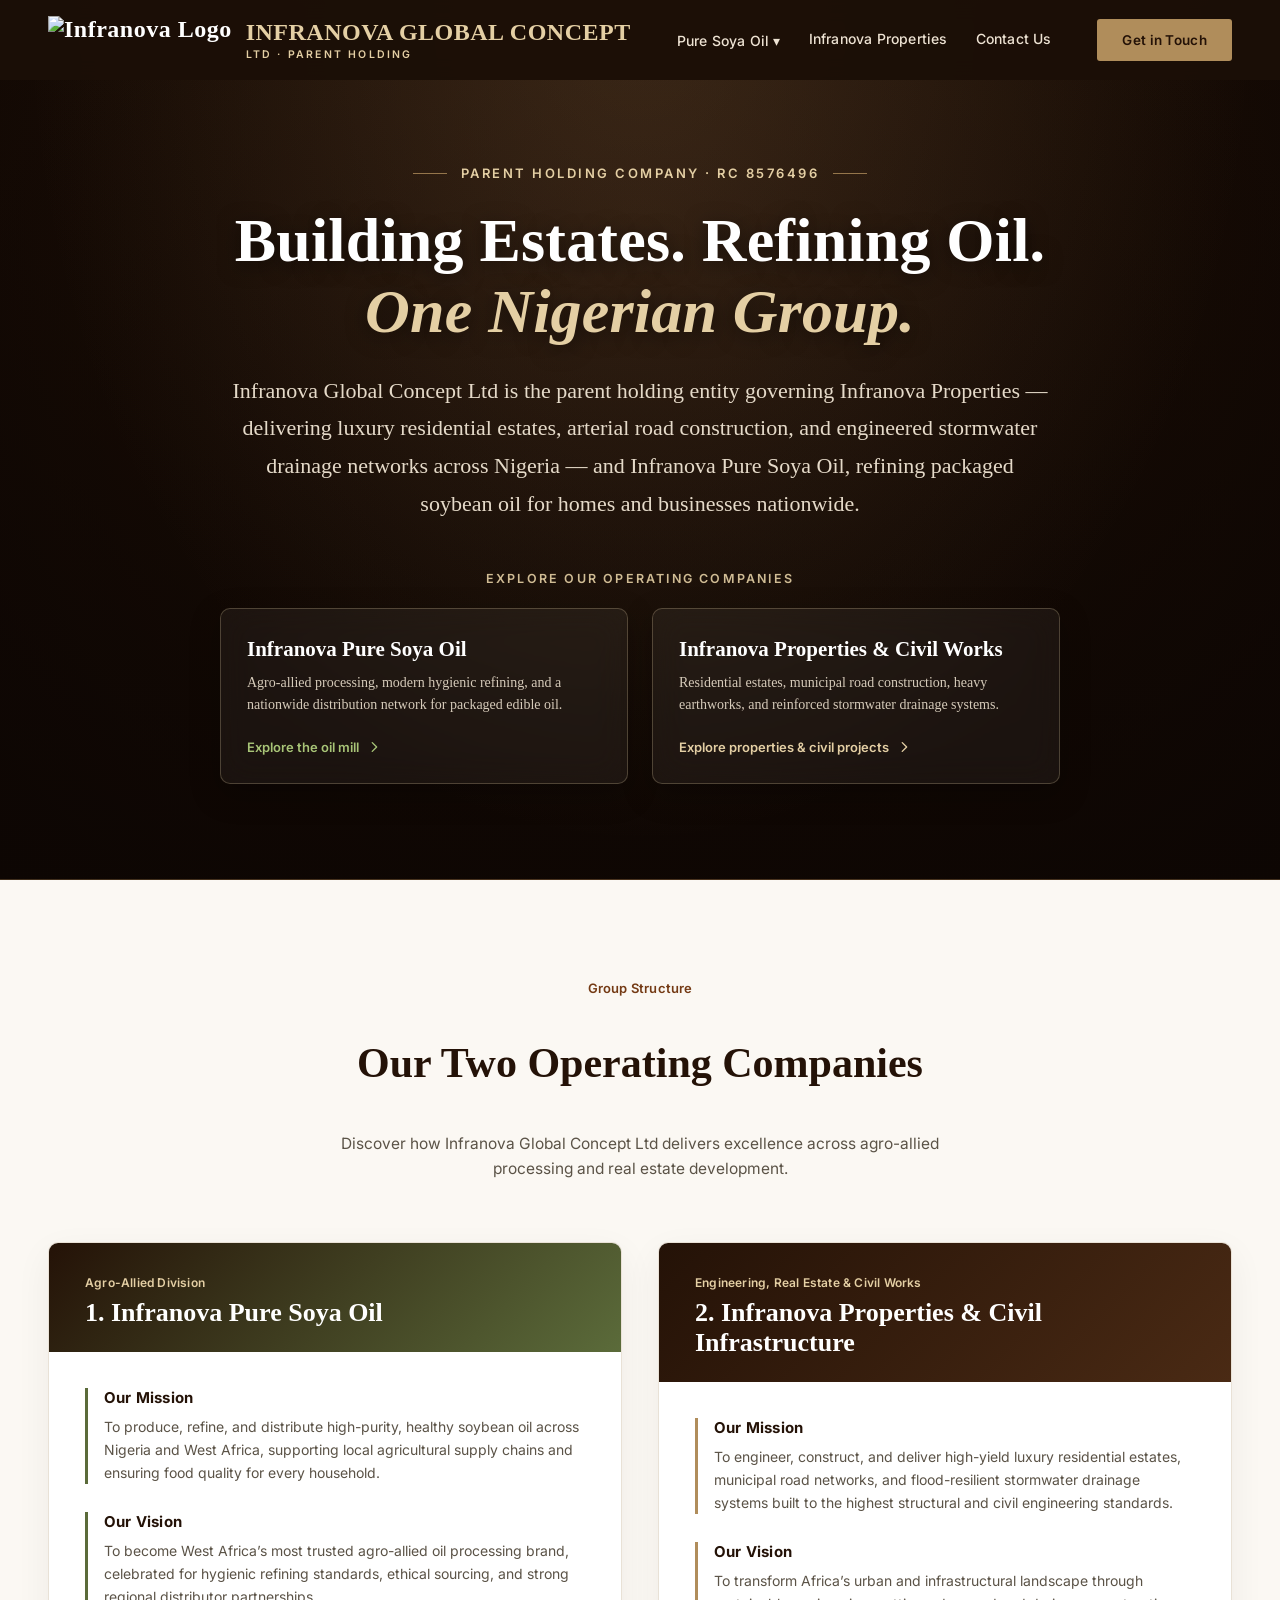
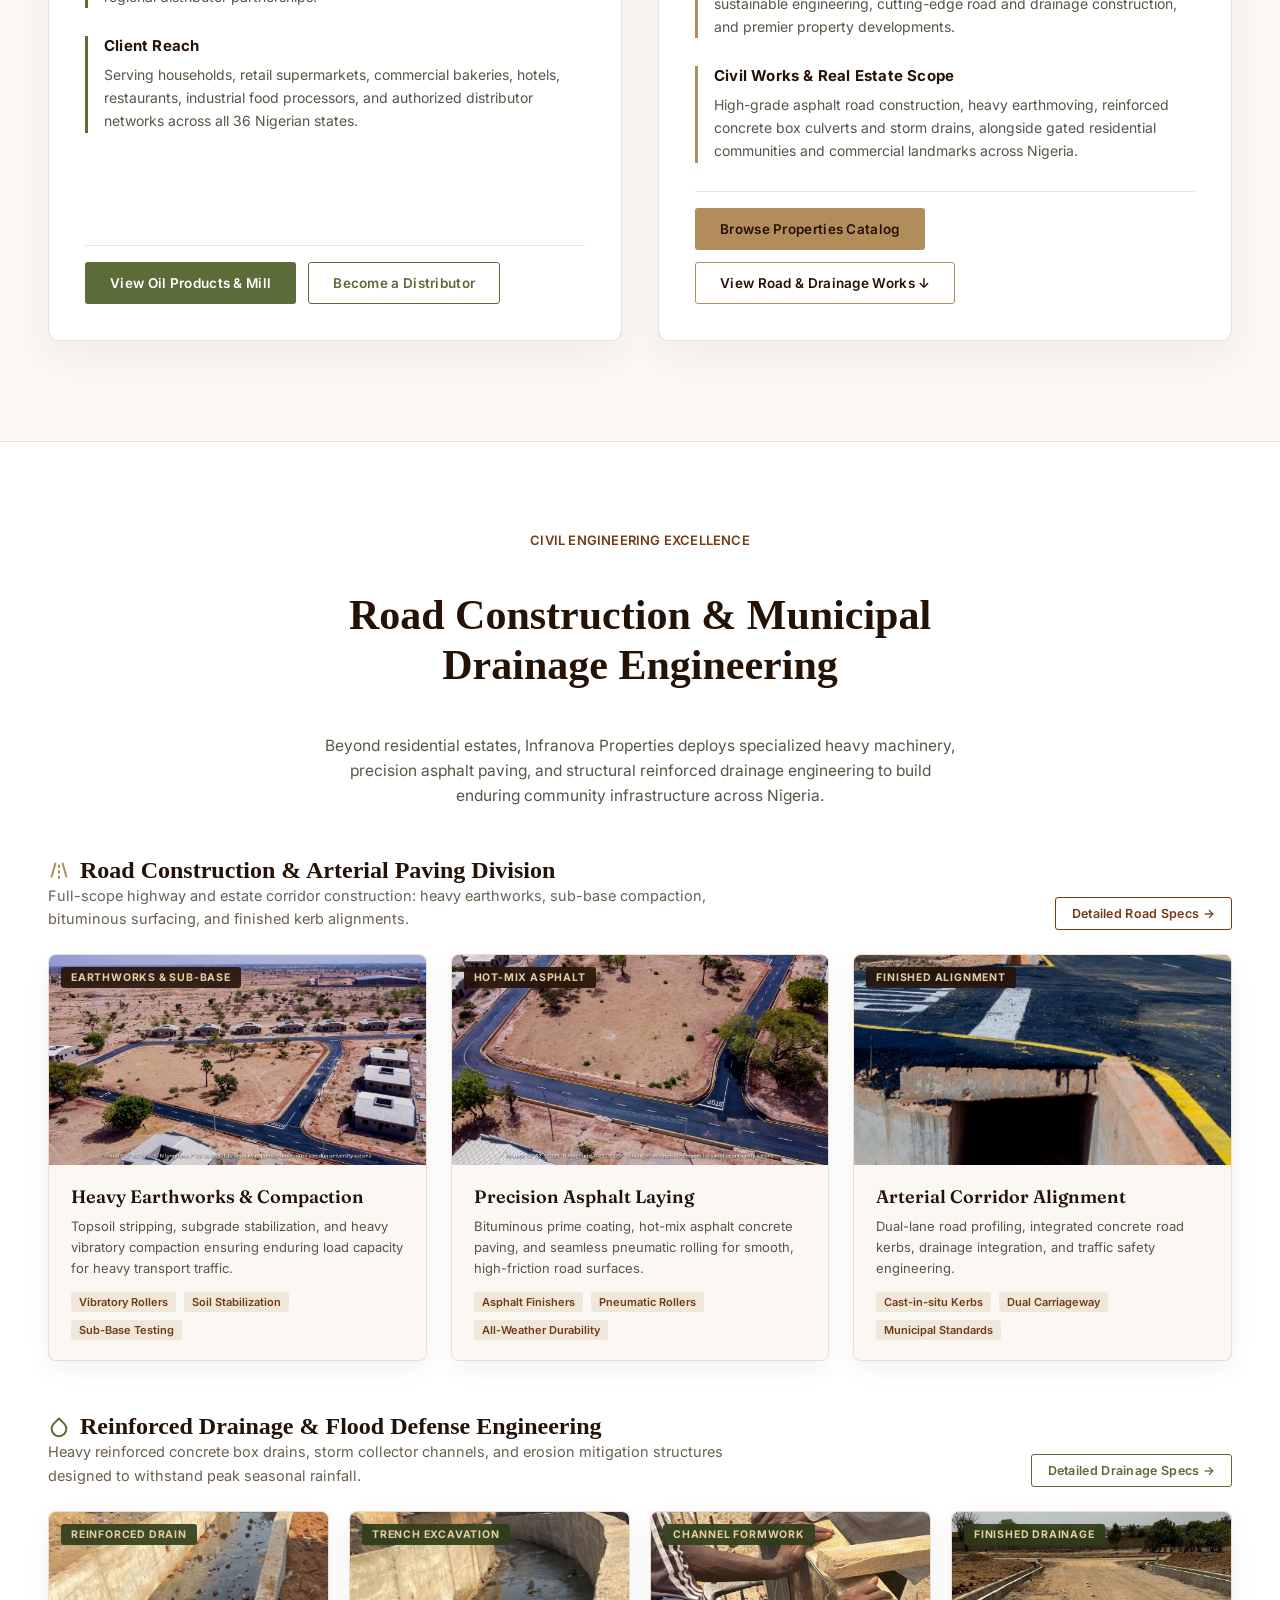
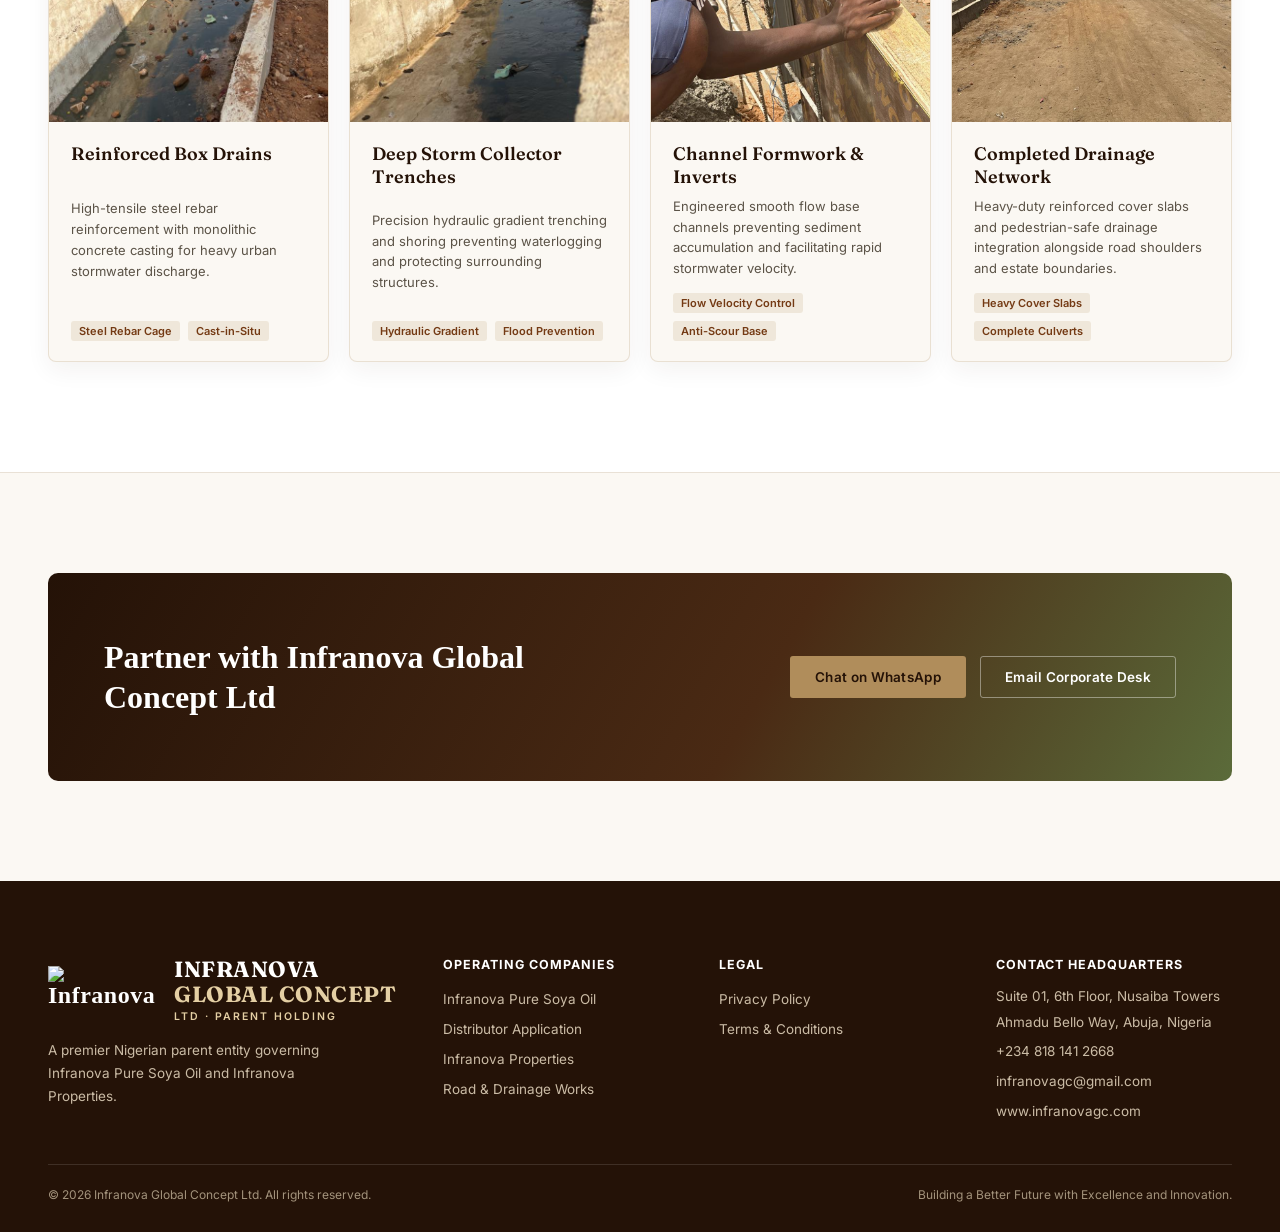
==== commit abd14fe6: "style: redesign landing page hero without photo, centralized layout, Times New Roman typography, and" ====
--- a/frontend/public/index.html
+++ b/frontend/public/index.html
@@ -22,13 +22,13 @@
   *{box-sizing:border-box; margin:0; padding:0;}
   html{scroll-behavior:smooth;}
   body{ background:var(--cream); color:var(--charcoal); font-family:'Inter', sans-serif; overflow-x:hidden; }
-  h1,h2,h3,h4,.display{font-family:'Fraunces', serif;}
+  h1,h2,h3,h4,.display{font-family:'Times New Roman', Times, serif;}
   a{text-decoration:none; color:inherit;}
 
   #progress{ position:fixed; top:0; left:0; height:3px; width:0%; background:linear-gradient(90deg, var(--gold), var(--brown)); z-index:999; transition:width .1s linear; }
 
   nav{ position:fixed; top:0; left:0; right:0; z-index:900; display:flex; align-items:center; justify-content:space-between; padding:16px 48px; transition:background .35s ease, padding .35s ease; background:rgba(28,15,7,0.96); backdrop-filter:blur(10px); }
-  .logo{ display:flex; align-items:center; gap:14px; font-family:'Fraunces',serif; font-size:24px; font-weight:700; color:#fff; letter-spacing:.5px; line-height:1.15;}
+  .logo{ display:flex; align-items:center; gap:14px; font-family:'Times New Roman', Times, serif; font-size:24px; font-weight:700; color:#fff; letter-spacing:.5px; line-height:1.15;}
   .logo span{ color:var(--gold-soft); }
   .logo .full{display:block; font-size:24px; font-weight:700; letter-spacing:0.5px;} 
   .logo .sub{display:block; font-size:10.5px; letter-spacing:2.2px; color:var(--gold-soft); font-family:'Inter',sans-serif; font-weight:600; margin-top:3px; text-transform:uppercase;}
@@ -64,74 +64,188 @@
     .navcta .btn{ padding:8px 14px; font-size:12px; }
   }
 
-  /* HERO SECTION — real site photography, copy anchored left */
+  /* HERO SECTION — World-Class Clean Editorial Aesthetic, Centered */
   .hero{
-    position:relative;
-    min-height:96vh;
-    display:flex;
-    align-items:center;
-    overflow:hidden;
-    padding:150px 48px 80px;
-    background-image: url('images/hero-katsina.jpg');
-    background-size: cover;
-    background-position: center 62%;
+    position: relative;
+    min-height: 86vh;
+    display: flex;
+    align-items: center;
+    justify-content: center;
+    overflow: hidden;
+    padding: 165px 32px 95px;
+    background: radial-gradient(circle at 50% 25%, #2a160b 0%, #1a0d05 52%, #0d0603 100%);
+    border-bottom: 1px solid rgba(176, 141, 91, 0.28);
   }
   .hero::before{
-    content:'';
-    position:absolute; inset:0;
-    background:
-      linear-gradient(180deg, rgba(20,11,5,.55) 0%, rgba(20,11,5,.2) 22%, rgba(20,11,5,.35) 70%, rgba(20,11,5,.75) 100%),
-      linear-gradient(100deg, rgba(19,11,5,.95) 0%, rgba(22,13,6,.88) 34%, rgba(24,14,7,.42) 60%, rgba(24,14,7,.08) 82%);
-    z-index:1;
-  }
-  .hero-container{ max-width:1280px; margin:0 auto; width:100%; position:relative; z-index:3; }
-  .hero-copy{ max-width:600px; }
-  .eyebrow{ color:var(--gold-soft); font-size:13.5px; letter-spacing:.3px; font-weight:600; display:flex; align-items:center; gap:10px; margin-bottom:22px; }
-  .eyebrow::before{ content:''; width:26px; height:1px; background:var(--gold); }
-  .hero h1{ color:#fff; font-size:clamp(32px, 4vw, 50px); line-height:1.18; font-weight:600; margin-bottom:22px; }
-  .hero p.sub{ color:#e6dccb; font-size:16.5px; line-height:1.75; max-width:540px; margin:0 0 44px; }
+    content: '';
+    position: absolute;
+    inset: 0;
+    background: 
+      radial-gradient(ellipse at 50% 0%, rgba(176, 141, 91, 0.18) 0%, transparent 68%),
+      linear-gradient(180deg, rgba(16, 7, 3, 0.2) 0%, rgba(13, 6, 3, 0.82) 100%);
+    pointer-events: none;
+    z-index: 1;
+  }
+  .hero-container{
+    max-width: 980px;
+    margin: 0 auto;
+    width: 100%;
+    position: relative;
+    z-index: 3;
+    display: flex;
+    flex-direction: column;
+    align-items: center;
+    text-align: center;
+  }
+  .hero-copy{
+    max-width: 900px;
+    margin: 0 auto;
+    display: flex;
+    flex-direction: column;
+    align-items: center;
+    text-align: center;
+  }
+  .eyebrow{
+    color: var(--gold-soft);
+    font-size: 13px;
+    letter-spacing: 2.5px;
+    font-weight: 600;
+    text-transform: uppercase;
+    display: inline-flex;
+    align-items: center;
+    justify-content: center;
+    gap: 14px;
+    margin: 0 auto 24px;
+    font-family: 'Inter', sans-serif;
+  }
+  .eyebrow::before, .eyebrow::after{
+    content: '';
+    width: 34px;
+    height: 1px;
+    background: var(--gold);
+    opacity: 0.8;
+  }
+  .hero h1{
+    color: #ffffff;
+    font-family: 'Times New Roman', Times, serif;
+    font-size: clamp(38px, 5.2vw, 62px);
+    line-height: 1.15;
+    font-weight: 700;
+    margin: 0 auto 24px;
+    text-align: center;
+    letter-spacing: 0.2px;
+    text-shadow: 0 4px 20px rgba(0,0,0,0.5);
+  }
+  .hero h1 span.gold-text{
+    color: var(--gold-soft);
+    font-style: italic;
+    font-family: 'Times New Roman', Times, serif;
+  }
+  .hero p.sub{
+    color: #e5dac9;
+    font-family: 'Times New Roman', Times, serif;
+    font-size: clamp(18px, 2vw, 22px);
+    line-height: 1.72;
+    max-width: 820px;
+    margin: 0 auto 48px;
+    text-align: center;
+    font-weight: 400;
+  }
 
   /* DIRECT COMPANY ENTRANCE CARDS */
-  .entrance-container { max-width: 600px; }
-  .entrance-title { font-size: 13px; letter-spacing: .2px; color: var(--gold-soft); font-weight: 600; margin-bottom: 16px; opacity:.85; }
-
-  .entrance-grid { display: grid; grid-template-columns: 1fr 1fr; gap: 18px; text-align: left; }
-  @media(max-width: 650px){ .entrance-grid{ grid-template-columns: 1fr; } }
+  .entrance-container {
+    max-width: 840px;
+    width: 100%;
+    margin: 0 auto;
+    text-align: center;
+  }
+  .entrance-title {
+    font-size: 12.5px;
+    letter-spacing: 2.2px;
+    color: var(--gold-soft);
+    font-weight: 600;
+    margin-bottom: 22px;
+    opacity: .9;
+    text-transform: uppercase;
+    font-family: 'Inter', sans-serif;
+  }
+
+  .entrance-grid {
+    display: grid;
+    grid-template-columns: 1fr 1fr;
+    gap: 24px;
+    text-align: left;
+  }
+  @media(max-width: 700px){
+    .entrance-grid{ grid-template-columns: 1fr; gap: 16px; }
+  }
   
   .entrance-card {
-    background: rgba(251,248,243,0.08);
-    border: 1px solid rgba(228,207,164,0.3);
-    backdrop-filter: blur(14px);
-    border-radius: 8px;
-    padding: 22px 22px 20px;
+    background: rgba(251, 248, 243, 0.05);
+    border: 1px solid rgba(228, 207, 164, 0.25);
+    backdrop-filter: blur(16px);
+    -webkit-backdrop-filter: blur(16px);
+    border-radius: 10px;
+    padding: 28px 26px;
     cursor: pointer;
-    transition: border-color .25s ease, background .25s ease, transform .25s ease;
+    transition: all .3s cubic-bezier(0.16, 1, 0.3, 1);
     display: flex;
     flex-direction: column;
     justify-content: space-between;
     position: relative;
+    box-shadow: 0 10px 30px rgba(0, 0, 0, 0.25);
   }
   .entrance-card:hover {
     border-color: var(--gold);
-    background: rgba(176,141,91,0.16);
-    transform: translateY(-3px);
+    background: rgba(176, 141, 91, 0.15);
+    transform: translateY(-4px);
+    box-shadow: 0 16px 40px rgba(176, 141, 91, 0.16);
   }
   .entrance-card.soya-card:hover {
     border-color: #A8C477;
-    background: rgba(91,107,58,0.2);
-  }
-
-  .entrance-card h4 { font-size: 18px; color: #fff; margin-bottom: 7px; font-family: 'Fraunces', serif; font-weight:600; }
-  .entrance-card p { font-size: 13px; color: #d6cbba; line-height: 1.55; margin-bottom: 18px; }
-  .entrance-link-text { font-size: 13px; font-weight: 600; color: var(--gold-soft); display: flex; align-items: center; gap: 7px; }
-  .entrance-card.soya-card .entrance-link-text { color: #A8C477; }
-  .entrance-link-text svg{ width:13px; height:13px; transition: transform .25s ease; }
-  .entrance-card:hover .entrance-link-text svg{ transform: translateX(3px); }
+    background: rgba(91, 107, 58, 0.2);
+    box-shadow: 0 16px 40px rgba(91, 107, 58, 0.18);
+  }
+
+  .entrance-card h4 {
+    font-size: 21px;
+    color: #fff;
+    margin-bottom: 10px;
+    font-family: 'Times New Roman', Times, serif;
+    font-weight: 700;
+  }
+  .entrance-card p {
+    font-size: 14px;
+    color: #d6cbba;
+    line-height: 1.6;
+    margin-bottom: 22px;
+    font-family: 'Times New Roman', Times, serif;
+  }
+  .entrance-link-text {
+    font-size: 13px;
+    font-weight: 600;
+    color: var(--gold-soft);
+    display: flex;
+    align-items: center;
+    gap: 8px;
+    font-family: 'Inter', sans-serif;
+  }
+  .entrance-card.soya-card .entrance-link-text {
+    color: #A8C477;
+  }
+  .entrance-link-text svg{
+    width: 14px;
+    height: 14px;
+    transition: transform .25s ease;
+  }
+  .entrance-card:hover .entrance-link-text svg{
+    transform: translateX(4px);
+  }
 
   @media(max-width: 650px){
-    .hero{ padding:130px 24px 60px; background-position: center 68%; }
-    .hero::before{ background: linear-gradient(180deg, rgba(19,11,5,.8) 0%, rgba(19,11,5,.62) 38%, rgba(19,11,5,.88) 100%); }
-    .hero p.sub{ max-width:none; }
+    .hero{ padding: 140px 20px 70px; min-height: auto; }
+    .hero h1{ font-size: 32px; }
+    .hero p.sub{ font-size: 16px; margin-bottom: 34px; }
   }
 
   /* SECTION STYLING */
@@ -253,21 +367,21 @@
 <header class="hero">
   <div class="hero-container">
     <div class="hero-copy">
-      <span class="eyebrow">Parent holding company, RC 8576496</span>
-      <h1>Building estates. Refining oil. One Nigerian group.</h1>
+      <span class="eyebrow">Parent Holding Company · RC 8576496</span>
+      <h1>Building Estates. Refining Oil. <span class="gold-text">One Nigerian Group.</span></h1>
       <p class="sub">Infranova Global Concept Ltd is the parent holding entity governing Infranova Properties — delivering luxury residential estates, arterial road construction, and engineered stormwater drainage networks across Nigeria — and Infranova Pure Soya Oil, refining packaged soybean oil for homes and businesses nationwide.</p>
     </div>
 
     <!-- DIRECT COMPANY ENTRANCE CARDS -->
     <div class="entrance-container">
-      <div class="entrance-title">Go straight to one of our operating companies</div>
+      <div class="entrance-title">Explore Our Operating Companies</div>
 
       <div class="entrance-grid">
         <!-- Pure Soya Oil Card -->
         <div class="entrance-card soya-card" onclick="window.location.href='soya.html'">
           <div>
             <h4>Infranova Pure Soya Oil</h4>
-            <p>Agro-allied oil processing, refining and a nationwide distributor network for packaged soybean oil.</p>
+            <p>Agro-allied processing, modern hygienic refining, and a nationwide distribution network for packaged edible oil.</p>
           </div>
           <div class="entrance-link-text">Explore the oil mill <svg viewBox="0 0 16 16" fill="none" xmlns="http://www.w3.org/2000/svg"><path d="M6 3L11 8L6 13" stroke="currentColor" stroke-width="1.6" stroke-linecap="round" stroke-linejoin="round"/></svg></div>
         </div>
@@ -276,7 +390,7 @@
         <div class="entrance-card" onclick="window.location.href='properties.html'">
           <div>
             <h4>Infranova Properties &amp; Civil Works</h4>
-            <p>Residential estates, municipal road construction, earthworks &amp; reinforced stormwater drainage systems.</p>
+            <p>Residential estates, municipal road construction, heavy earthworks, and reinforced stormwater drainage systems.</p>
           </div>
           <div class="entrance-link-text">Explore properties &amp; civil projects <svg viewBox="0 0 16 16" fill="none" xmlns="http://www.w3.org/2000/svg"><path d="M6 3L11 8L6 13" stroke="currentColor" stroke-width="1.6" stroke-linecap="round" stroke-linejoin="round"/></svg></div>
         </div>
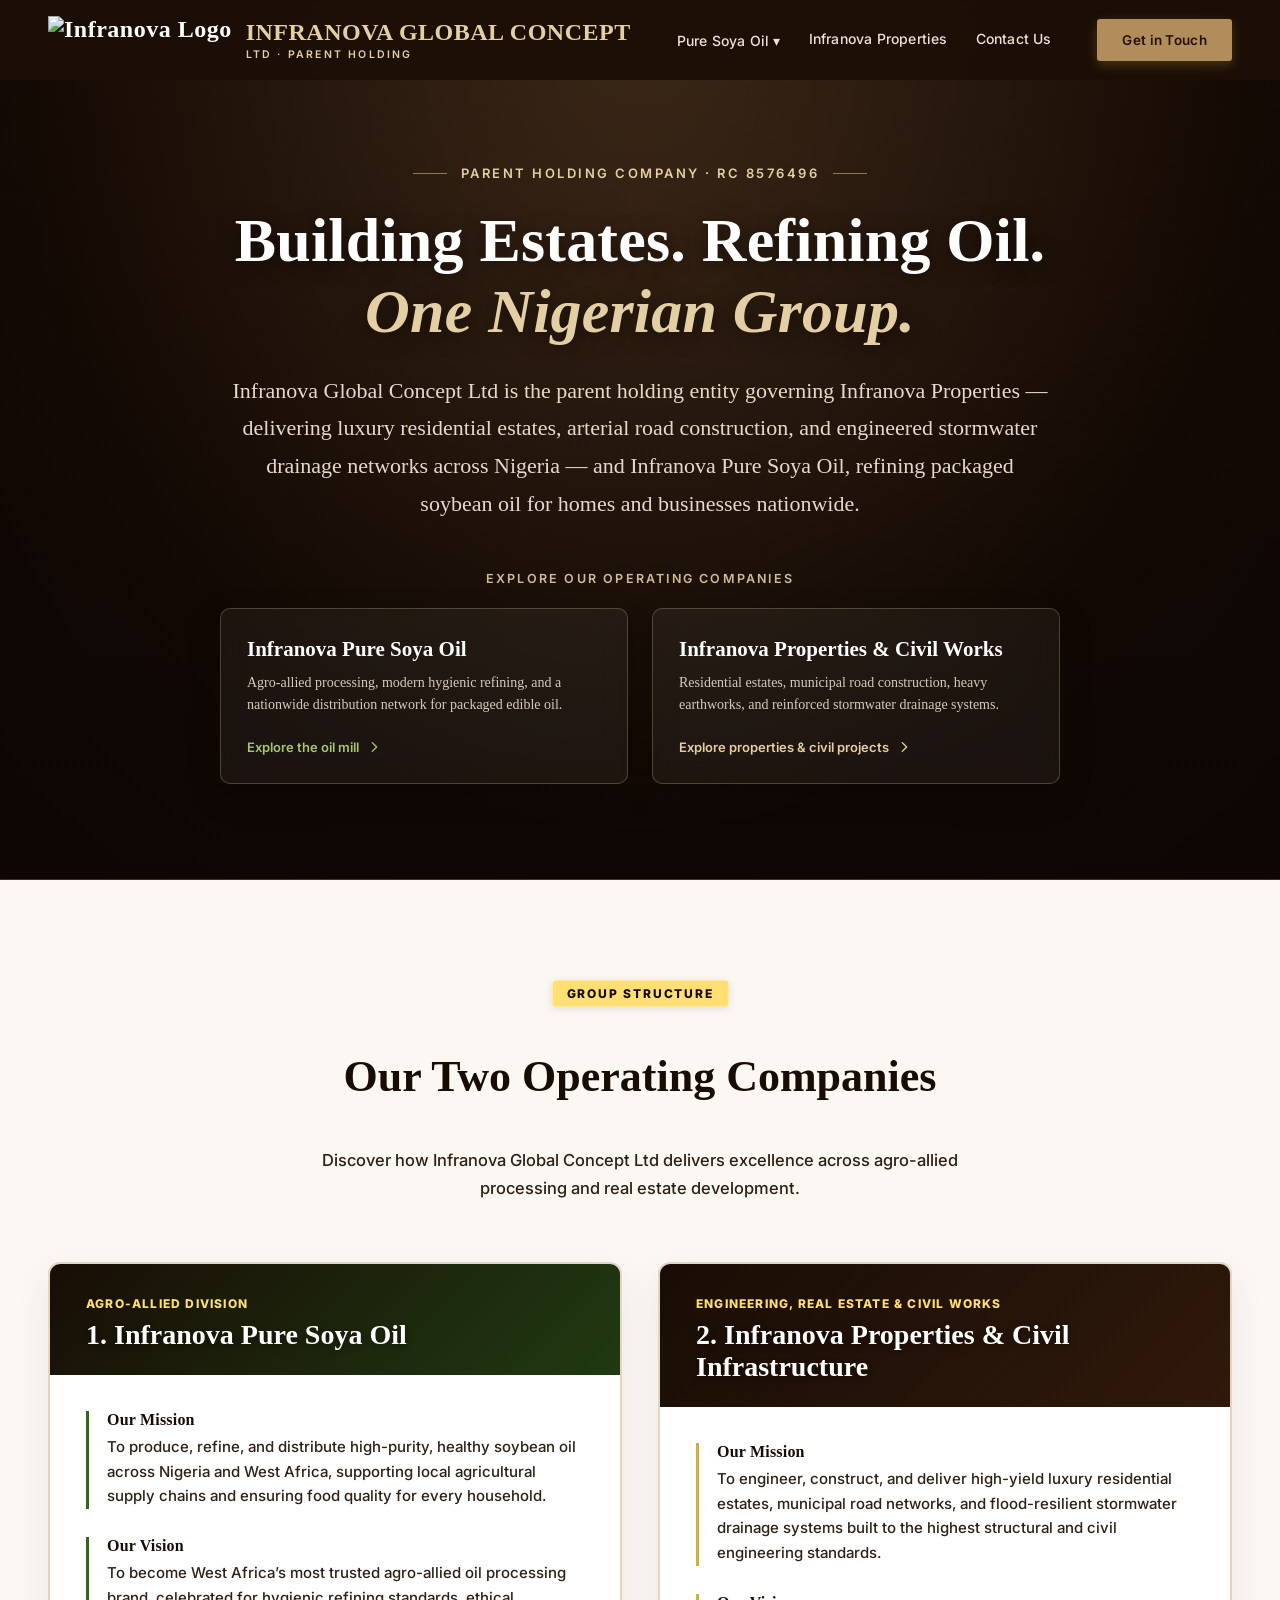
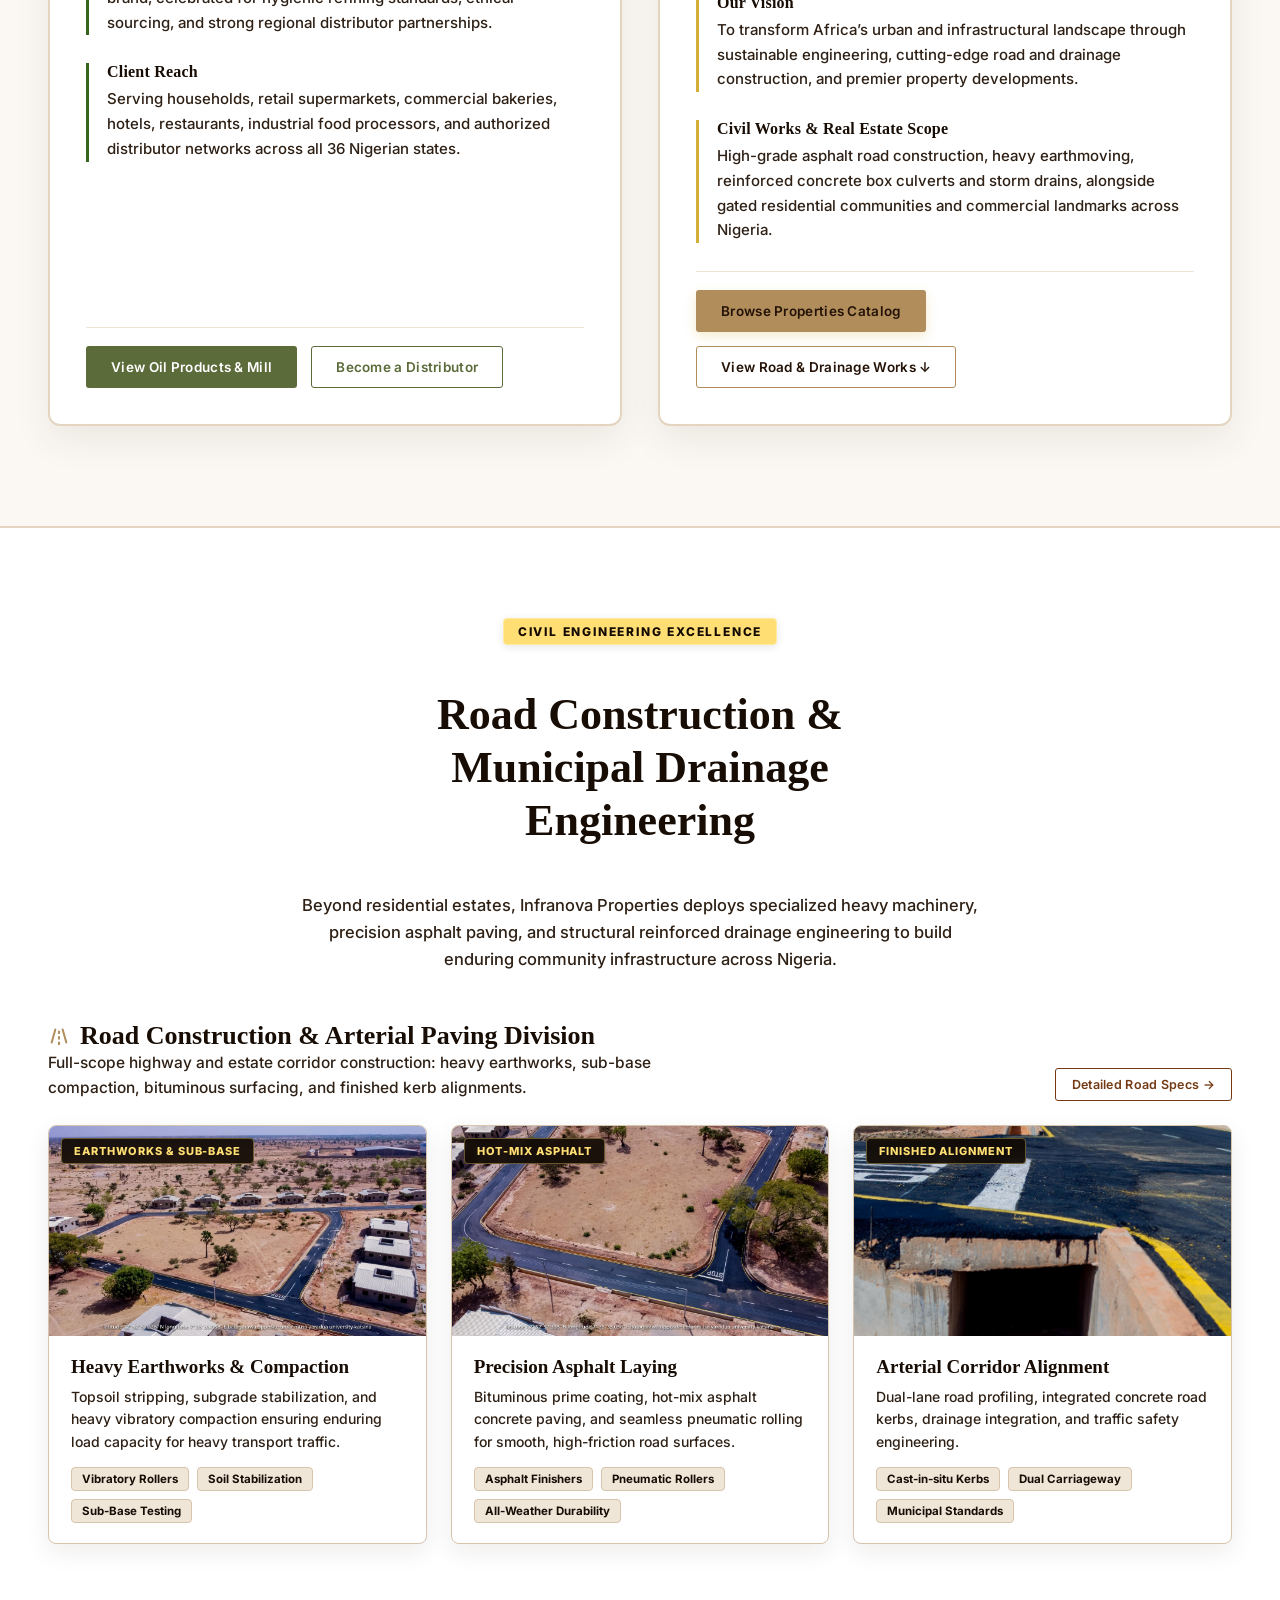
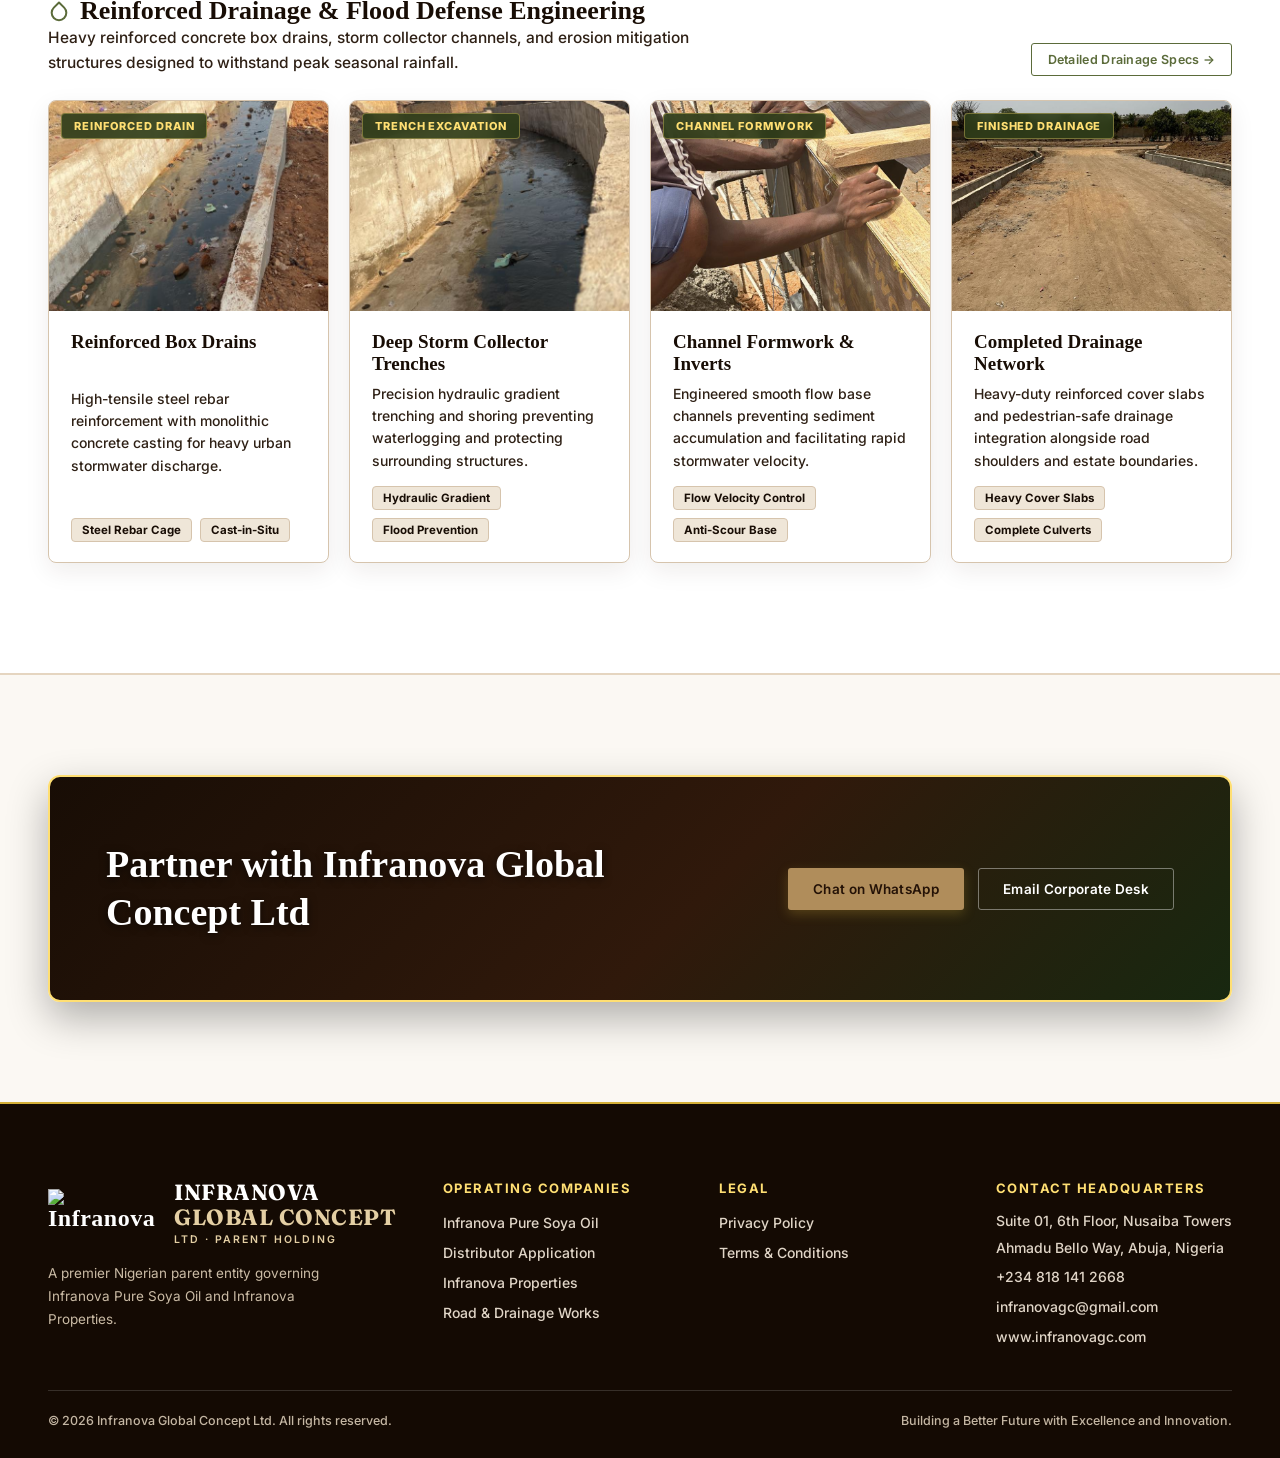
==== commit a90746f5: "style: enhance text sharpness, contrast, and color vibrancy across civil infrastructure and entire p" ====
--- a/frontend/public/index.html
+++ b/frontend/public/index.html
@@ -250,10 +250,10 @@
 
   /* SECTION STYLING */
   section{ padding:100px 48px; max-width:1280px; margin:0 auto; }
-  .section-head{ text-align:center; max-width:720px; margin:0 auto 60px; display:flex; flex-direction:column; align-items:center; justify-content:center; }
-  .section-tag{ color:var(--brown); font-size:13px; letter-spacing:.2px; text-transform:none; font-weight:600; margin-bottom:12px; display:inline-block; text-align:center; }
-  .section-head h2{ font-size:clamp(28px,3.5vw,42px); font-weight:600; color:var(--brown-deep); line-height:1.2; margin-bottom:14px; text-align:center; }
-  .section-head p{ color:#5b5347; font-size:15.5px; line-height:1.6; text-align:center; margin:0 auto; max-width:640px; }
+  .section-head{ text-align:center; max-width:760px; margin:0 auto 60px; display:flex; flex-direction:column; align-items:center; justify-content:center; }
+  .section-tag{ color:#140A03; background:#FFDF73; font-size:12px; letter-spacing:1.8px; text-transform:uppercase; font-weight:800; padding:5px 14px; border-radius:4px; margin-bottom:14px; display:inline-block; text-align:center; border:1px solid #FFEAA0; box-shadow:0 2px 8px rgba(0,0,0,0.1); }
+  .section-head h2{ font-family:'Times New Roman', Times, serif; font-size:clamp(30px,3.8vw,44px); font-weight:700; color:#180D05; line-height:1.2; margin-bottom:14px; text-align:center; }
+  .section-head p{ color:#2E2015; font-size:16.5px; font-weight:500; line-height:1.65; text-align:center; margin:0 auto; max-width:680px; }
 
   /* DUAL COMPANY COMPARISON SECTION */
   .dual-company-grid { display: grid; grid-template-columns: 1fr 1fr; gap: 36px; }
@@ -261,43 +261,43 @@
 
   .company-box {
     background: #fff;
-    border-radius: 10px;
-    border: 1px solid rgba(169,137,93,0.25);
-    box-shadow: 0 12px 36px rgba(46,26,13,0.06);
+    border-radius: 12px;
+    border: 2px solid #E5D5C0;
+    box-shadow: 0 14px 36px rgba(46,26,13,0.08);
     overflow: hidden;
     display: flex;
     flex-direction: column;
   }
   .company-header {
     padding: 32px 36px 24px;
-    background: linear-gradient(135deg, var(--brown-deep) 0%, #4a2a14 100%);
+    background: linear-gradient(135deg, #180D05 0%, #30190B 100%);
     color: #fff;
   }
-  .company-header.soya-header { background: linear-gradient(135deg, var(--brown-deep) 0%, var(--olive) 100%); }
-  .company-header span.tag { font-size: 12px; letter-spacing: .2px; color: var(--gold-soft); font-weight: 600; display: block; margin-bottom: 8px; }
-  .company-header h3 { font-size: 26px; color: #fff; }
+  .company-header.soya-header { background: linear-gradient(135deg, #180D05 0%, #203A12 100%); }
+  .company-header span.tag { font-size: 12px; letter-spacing: 1.2px; color: #FFDF73; font-weight: 800; text-transform: uppercase; display: block; margin-bottom: 8px; }
+  .company-header h3 { font-family: 'Times New Roman', Times, serif; font-size: 28px; font-weight: 700; color: #fff; text-shadow: 0 2px 6px rgba(0,0,0,0.4); }
 
   .company-body { padding: 36px; flex: 1; display: flex; flex-direction: column; gap: 28px; }
 
-  .spec-block { border-left: 3px solid var(--gold); padding-left: 16px; }
-  .spec-block.olive-accent { border-left-color: var(--olive); }
-  .spec-block h4 { font-size: 15px; letter-spacing: .2px; color: var(--brown-deep); margin-bottom: 8px; font-family: 'Inter', sans-serif; font-weight: 700; }
-  .spec-block p { font-size: 14px; color: #5b5347; line-height: 1.65; }
-
-  .company-actions { margin-top: auto; padding-top: 16px; border-top: 1px solid #eee3d4; display: flex; gap: 12px; flex-wrap: wrap; }
+  .spec-block { border-left: 3.5px solid #D4AF37; padding-left: 18px; }
+  .spec-block.olive-accent { border-left-color: #35661B; }
+  .spec-block h4 { font-size: 16px; letter-spacing: .2px; color: #180D05; margin-bottom: 6px; font-family: 'Times New Roman', Times, serif; font-weight: 700; }
+  .spec-block p { font-size: 15px; color: #2E2015; font-weight: 500; line-height: 1.65; }
+
+  .company-actions { margin-top: auto; padding-top: 18px; border-top: 1px solid #eee3d4; display: flex; gap: 14px; flex-wrap: wrap; }
 
   /* CONTACT BLOCK */
-  .cta-block{ background:linear-gradient(120deg, var(--brown-deep), #4a2a14 60%, var(--olive)); border-radius:10px; padding:64px 56px; color:#fff; display:flex; justify-content:space-between; align-items:center; gap:36px; flex-wrap:wrap; position:relative; overflow:hidden;}
-  .cta-block h3{ font-size:clamp(22px,2.8vw,32px); max-width:480px; line-height:1.25; position:relative; z-index:2;}
+  .cta-block{ background:linear-gradient(135deg, #180D05 0%, #30190B 55%, #182810 100%); border:2px solid #FFDF73; border-radius:12px; padding:64px 56px; color:#fff; display:flex; justify-content:space-between; align-items:center; gap:36px; flex-wrap:wrap; position:relative; overflow:hidden; box-shadow:0 16px 40px rgba(0,0,0,0.3);}
+  .cta-block h3{ font-family:'Times New Roman', Times, serif; font-size:clamp(26px,3.2vw,38px); font-weight:700; max-width:500px; line-height:1.25; position:relative; z-index:2; text-shadow:0 2px 8px rgba(0,0,0,0.6);}
   .cta-block .row{ display:flex; gap:14px; position:relative; z-index:2; flex-wrap:wrap;}
 
   /* INFRASTRUCTURE SHOWCASE (ROADS & DRAINAGE) */
-  .infra-section{ background:#fff; border-top:1px solid rgba(169,137,93,0.25); border-bottom:1px solid rgba(169,137,93,0.25); width:100%; padding:90px 48px; }
+  .infra-section{ background:#fff; border-top:2px solid #E5D5C0; border-bottom:2px solid #E5D5C0; width:100%; padding:90px 48px; }
   .infra-inner{ max-width:1280px; margin:0 auto; }
   .infra-category{ margin-bottom:52px; }
   .infra-subhead{ display:flex; align-items:flex-end; justify-content:space-between; margin-bottom:24px; flex-wrap:wrap; gap:14px; }
-  .infra-subhead h3{ font-size:24px; color:var(--brown-deep); display:flex; align-items:center; gap:10px; font-weight:600; }
-  .infra-subhead p{ color:#6c6052; font-size:14.5px; max-width:680px; line-height:1.6; }
+  .infra-subhead h3{ font-family:'Times New Roman', Times, serif; font-size:26px; color:#180D05; display:flex; align-items:center; gap:10px; font-weight:700; }
+  .infra-subhead p{ color:#2E2015; font-size:15.5px; font-weight:500; max-width:680px; line-height:1.6; }
   .infra-grid-3{ display:grid; grid-template-columns:repeat(3, 1fr); gap:24px; }
   .infra-grid-4{ display:grid; grid-template-columns:repeat(4, 1fr); gap:20px; }
   @media(max-width:1024px){
@@ -309,26 +309,26 @@
     .infra-grid-4{ grid-template-columns:1fr; }
     .infra-section{ padding:60px 20px; }
   }
-  .infra-card{ background:#FBF8F3; border-radius:8px; border:1px solid rgba(169,137,93,0.22); overflow:hidden; box-shadow:0 8px 24px rgba(46,26,13,0.06); transition:transform .3s ease, box-shadow .3s ease; display:flex; flex-direction:column; }
-  .infra-card:hover{ transform:translateY(-5px); box-shadow:0 16px 36px rgba(46,26,13,0.12); }
+  .infra-card{ background:#FFFFFF; border-radius:8px; border:1px solid #D6C4AD; overflow:hidden; box-shadow:0 8px 24px rgba(46,26,13,0.08); transition:transform .3s ease, box-shadow .3s ease, border-color .3s ease; display:flex; flex-direction:column; }
+  .infra-card:hover{ transform:translateY(-5px); box-shadow:0 16px 36px rgba(46,26,13,0.15); border-color:#D4AF37; }
   .infra-media{ position:relative; height:210px; overflow:hidden; }
   .infra-media img{ width:100%; height:100%; object-fit:cover; transition:transform .5s ease; }
   .infra-card:hover .infra-media img{ transform:scale(1.06); }
-  .infra-pill{ position:absolute; top:12px; left:12px; background:rgba(36,18,7,0.88); color:var(--gold-soft); font-size:10.5px; font-weight:700; letter-spacing:.8px; padding:4px 10px; border-radius:3px; text-transform:uppercase; backdrop-filter:blur(4px); }
+  .infra-pill{ position:absolute; top:12px; left:12px; background:rgba(18,10,4,0.92); color:#FFDF73; font-size:11px; font-weight:800; letter-spacing:.9px; padding:5px 12px; border-radius:4px; text-transform:uppercase; border:1px solid rgba(255,223,115,0.35); backdrop-filter:blur(4px); }
   .infra-content{ padding:20px 22px; flex:1; display:flex; flex-direction:column; justify-content:space-between; }
-  .infra-content h4{ font-family:'Fraunces', serif; font-size:18px; color:var(--brown-deep); margin-bottom:8px; font-weight:600; }
-  .infra-content p{ font-size:13px; color:#5b5347; line-height:1.6; margin-bottom:14px; }
+  .infra-content h4{ font-family:'Times New Roman', Times, serif; font-size:19px; color:#180D05; margin-bottom:8px; font-weight:700; }
+  .infra-content p{ font-size:14px; color:#2E2015; font-weight:500; line-height:1.6; margin-bottom:14px; }
   .infra-specs{ display:flex; gap:8px; flex-wrap:wrap; }
-  .infra-chip{ background:rgba(176,141,91,0.16); color:var(--brown); font-size:11px; font-weight:600; padding:3px 8px; border-radius:3px; }
+  .infra-chip{ background:#EFE6D8; color:#180D05; font-size:11.5px; font-weight:700; padding:4px 10px; border-radius:4px; border:1px solid #D6C4AD; }
 
   /* FOOTER */
-  footer{ background:var(--brown-deep); color:#cbbca6; padding:76px 48px 30px;}
-  .footer-grid{ max-width:1280px; margin:0 auto; display:grid; grid-template-columns:1.5fr 1fr 1fr 1fr; gap:40px; padding-bottom:44px; border-bottom:1px solid rgba(255,255,255,.12);}
-  .footer-grid h5{ color:#fff; font-size:12.5px; letter-spacing:1px; text-transform:uppercase; margin-bottom:16px;}
+  footer{ background:#140A03; color:#E0D5C7; padding:76px 48px 30px; border-top:2px solid #D4AF37;}
+  .footer-grid{ max-width:1280px; margin:0 auto; display:grid; grid-template-columns:1.5fr 1fr 1fr 1fr; gap:40px; padding-bottom:44px; border-bottom:1px solid rgba(255,255,255,.15);}
+  .footer-grid h5{ color:#FFDF73; font-size:13px; letter-spacing:1.5px; text-transform:uppercase; font-weight:700; margin-bottom:16px;}
   .footer-grid ul{ list-style:none; display:flex; flex-direction:column; gap:10px;}
-  .footer-grid a{ font-size:13.5px; color:#cbbca6; } .footer-grid a:hover{ color:var(--gold-soft); }
-  .footer-grid li.plain{ font-size:13.5px; color:#cbbca6; }
-  .footer-bottom{ max-width:1280px; margin:22px auto 0; display:flex; justify-content:space-between; font-size:12px; color:#a3937c; flex-wrap:wrap; gap:10px;}
+  .footer-grid a{ font-size:14px; color:#E0D5C7; font-weight:500; } .footer-grid a:hover{ color:#FFDF73; }
+  .footer-grid li.plain{ font-size:14px; color:#E0D5C7; font-weight:500; }
+  .footer-bottom{ max-width:1280px; margin:22px auto 0; display:flex; justify-content:space-between; font-size:12.5px; color:#C4B6A3; font-weight:500; flex-wrap:wrap; gap:10px;}
   @media(max-width:900px){ .footer-grid{grid-template-columns:1fr 1fr;} }
 </style>
 </head>
--- a/frontend/public/css/common.css
+++ b/frontend/public/css/common.css
@@ -1,18 +1,18 @@
 :root {
   --navy: #6B3410; /* Conglomerate Warm Brown */
-  --navy-deep: #2E1A0D; /* Conglomerate Deep Brown */
-  --gold: #A9895D; /* Conglomerate Gold */
-  --gold-soft: #D9C4A0; /* Conglomerate Soft Gold */
-  --emerald: #5B6B3A; /* Conglomerate Olive */
-  --olive: #5B6B3A; /* Pure Soya Oil Olive */
+  --navy-deep: #160B04; /* Obsidian Deep Brown */
+  --gold: #D4AF37; /* Crisp Vivid Gold */
+  --gold-soft: #FFDF73; /* Luminous High-Contrast Gold */
+  --emerald: #35661B; /* Crisp Forest Emerald */
+  --olive: #35661B; /* Pure Soya Oil Olive */
   --ivory: #FBF8F3; /* Conglomerate Cream */
-  --charcoal: #26201A;
-  --line: rgba(169, 137, 93, 0.3);
+  --charcoal: #180E06; /* Crisp Dark Body Text */
+  --line: rgba(169, 137, 93, 0.35);
   --white: #ffffff;
   --gray-light: #FBF8F3;
   --gray-mid: #eee3d4;
-  --gray-dark: #8a7d6a;
-  --text-muted: #5b5347;
+  --gray-dark: #524434;
+  --text-muted: #2E2015; /* Crisp Dark Readable Text */
 }
 
 * {
@@ -30,10 +30,13 @@
   color: var(--charcoal);
   font-family: 'Inter', sans-serif;
   overflow-x: hidden;
+  -webkit-font-smoothing: antialiased;
+  -moz-osx-font-smoothing: grayscale;
+  text-rendering: optimizeLegibility;
 }
 
 h1, h2, h3, .display {
-  font-family: 'Fraunces', serif;
+  font-family: 'Times New Roman', Times, 'Fraunces', serif;
 }
 
 a {
@@ -161,22 +164,29 @@
 
 .btn-gold {
   background: var(--gold);
-  color: var(--navy-deep);
+  color: #140A03;
+  font-weight: 700;
+  border: 1px solid #FFEAA0;
+  box-shadow: 0 4px 12px rgba(212, 175, 55, 0.25);
 }
 
 .btn-gold:hover {
   background: var(--gold-soft);
-  transform: translateY(-1px);
+  color: #140A03;
+  transform: translateY(-2px);
+  box-shadow: 0 6px 16px rgba(255, 223, 115, 0.35);
 }
 
 .btn-ghost {
-  border-color: rgba(255, 255, 255, .4);
+  border-color: rgba(255, 255, 255, .7);
   color: #fff;
+  font-weight: 600;
 }
 
 .btn-ghost:hover {
-  border-color: var(--gold);
+  border-color: var(--gold-soft);
   color: var(--gold-soft);
+  background: rgba(255, 255, 255, 0.08);
 }
 
 /* Scroll reveal class */
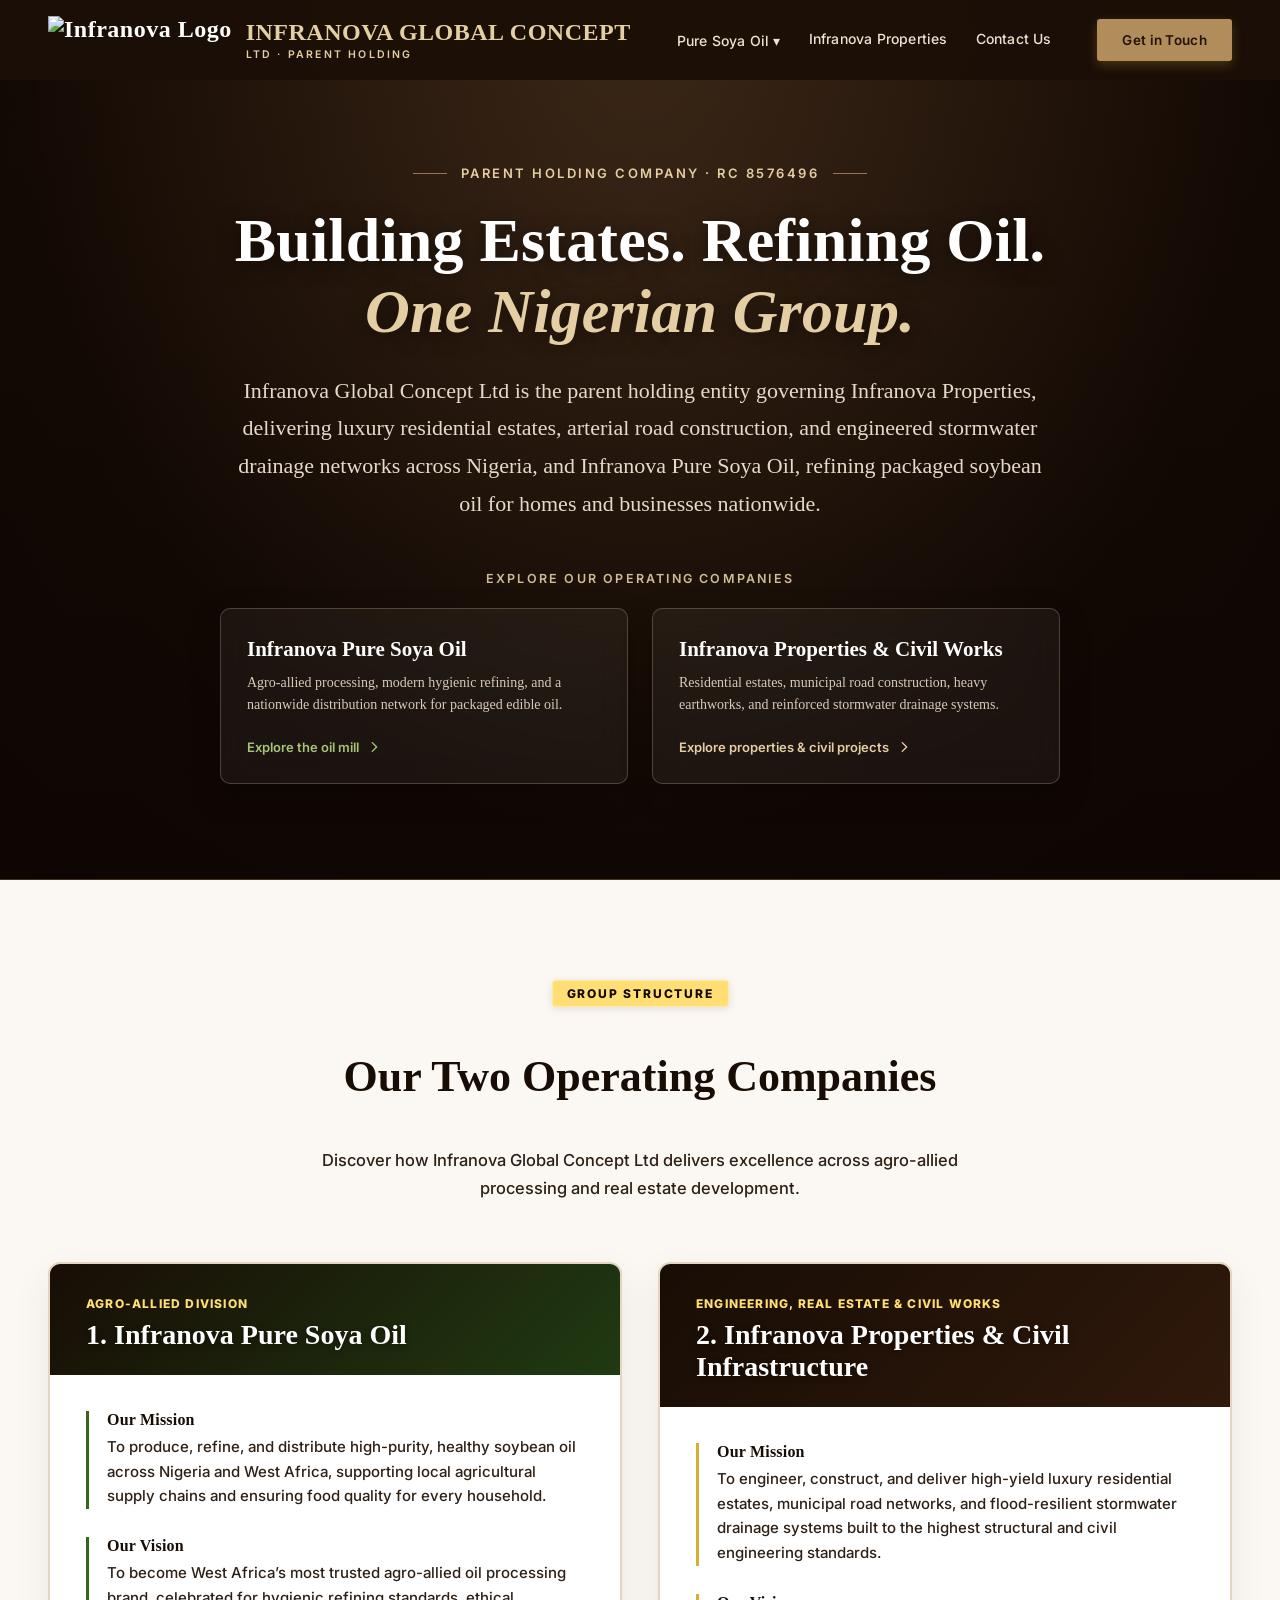
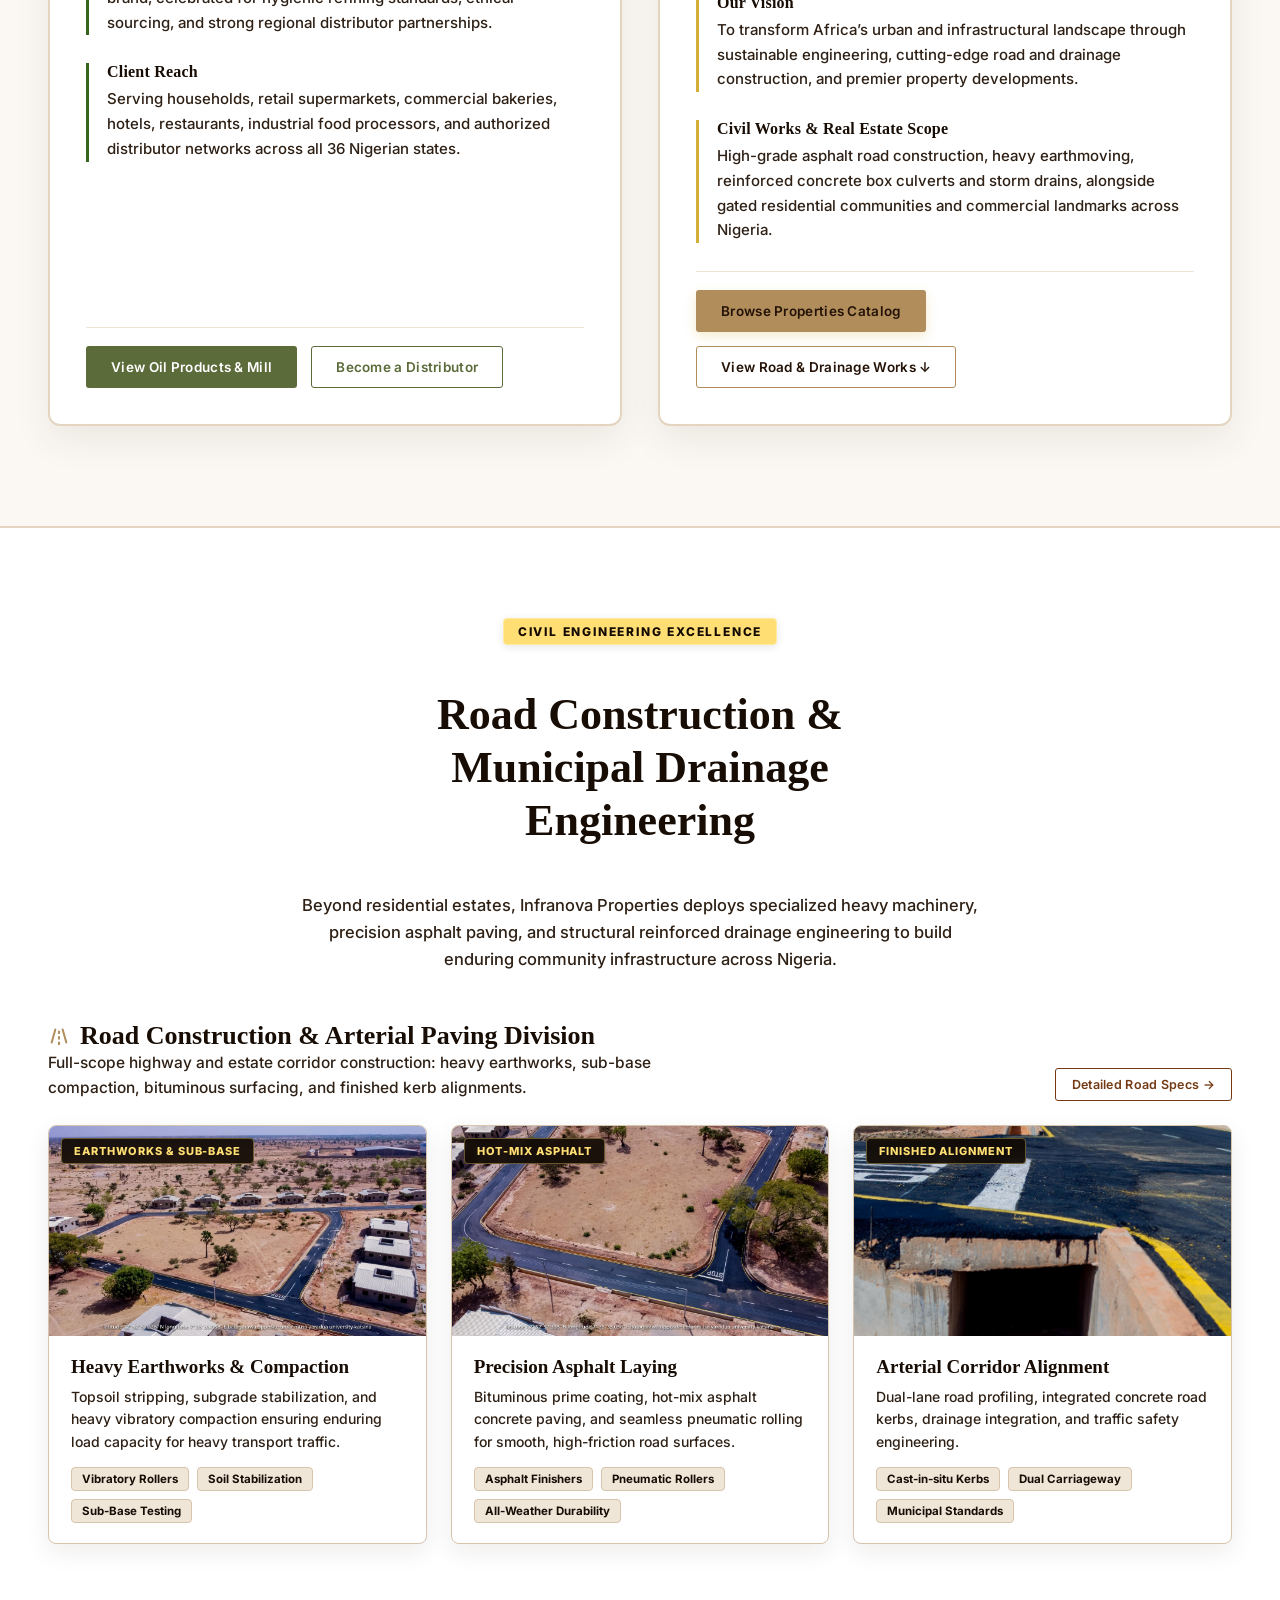
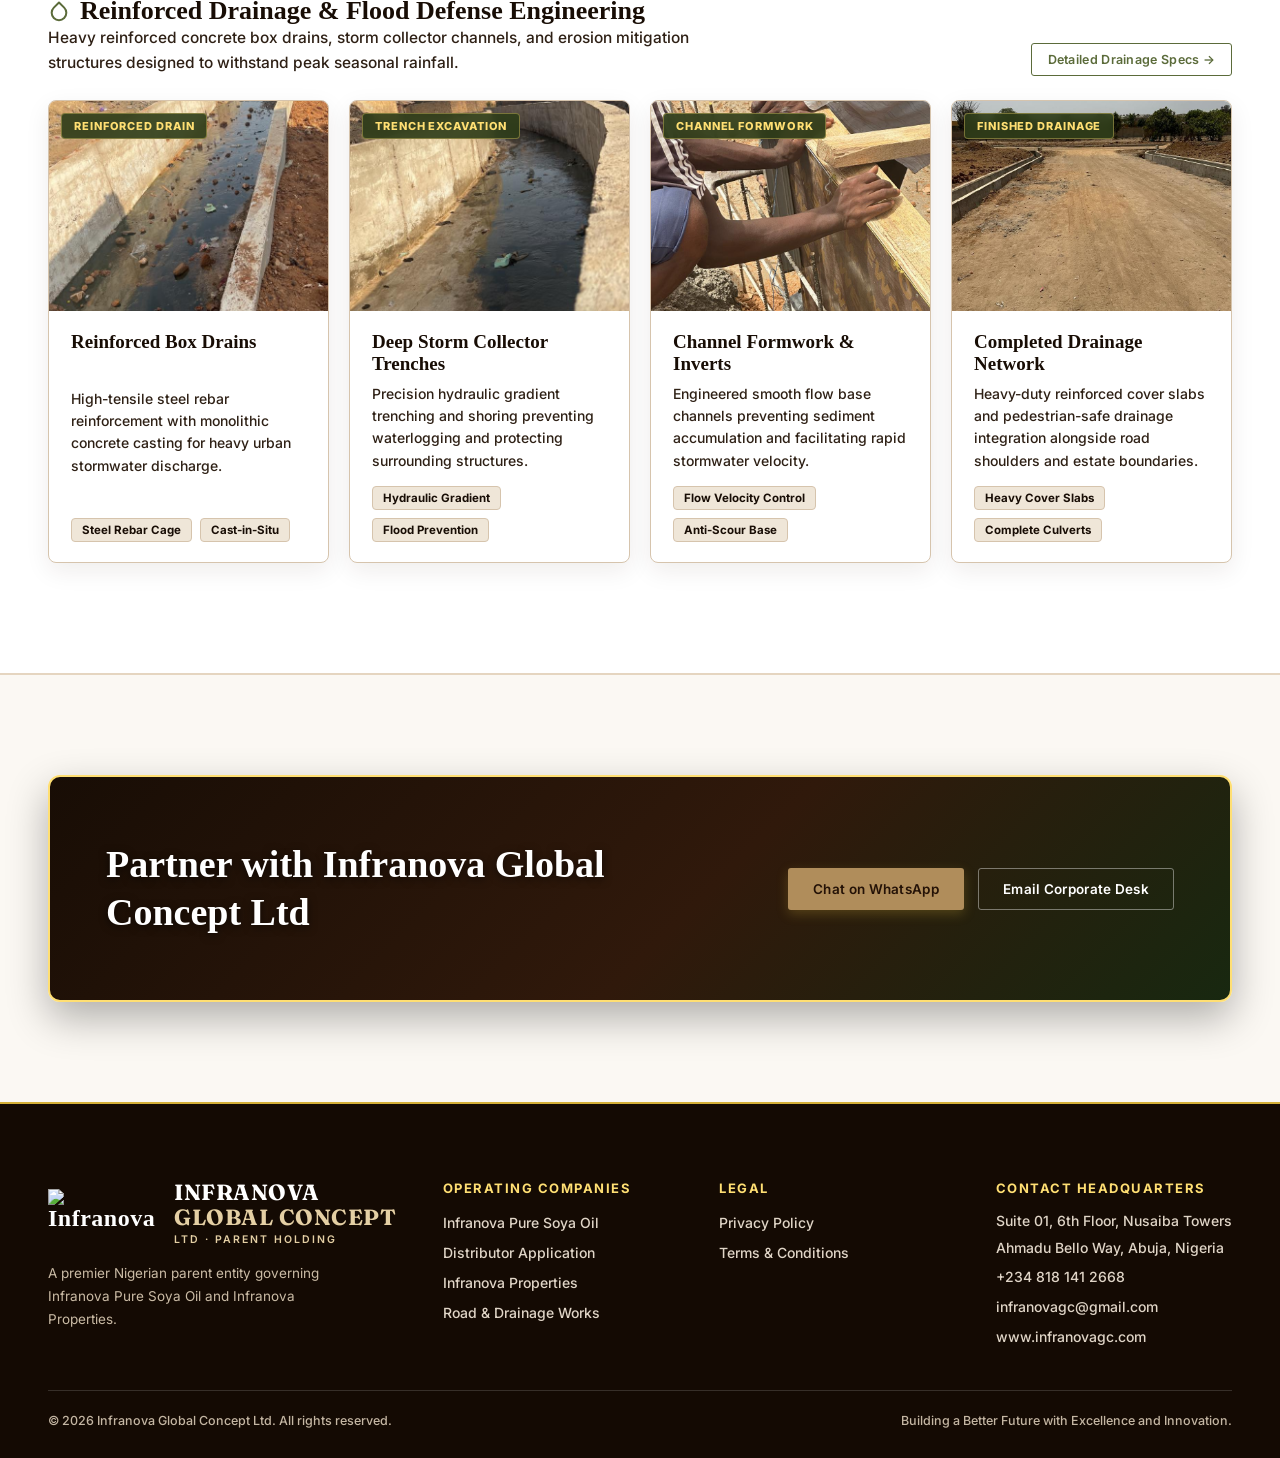
==== commit 212a0a7d: "content: remove en-dashes from hero description paragraph" ====
--- a/frontend/public/index.html
+++ b/frontend/public/index.html
@@ -369,7 +369,7 @@
     <div class="hero-copy">
       <span class="eyebrow">Parent Holding Company · RC 8576496</span>
       <h1>Building Estates. Refining Oil. <span class="gold-text">One Nigerian Group.</span></h1>
-      <p class="sub">Infranova Global Concept Ltd is the parent holding entity governing Infranova Properties — delivering luxury residential estates, arterial road construction, and engineered stormwater drainage networks across Nigeria — and Infranova Pure Soya Oil, refining packaged soybean oil for homes and businesses nationwide.</p>
+      <p class="sub">Infranova Global Concept Ltd is the parent holding entity governing Infranova Properties, delivering luxury residential estates, arterial road construction, and engineered stormwater drainage networks across Nigeria, and Infranova Pure Soya Oil, refining packaged soybean oil for homes and businesses nationwide.</p>
     </div>
 
     <!-- DIRECT COMPANY ENTRANCE CARDS -->
